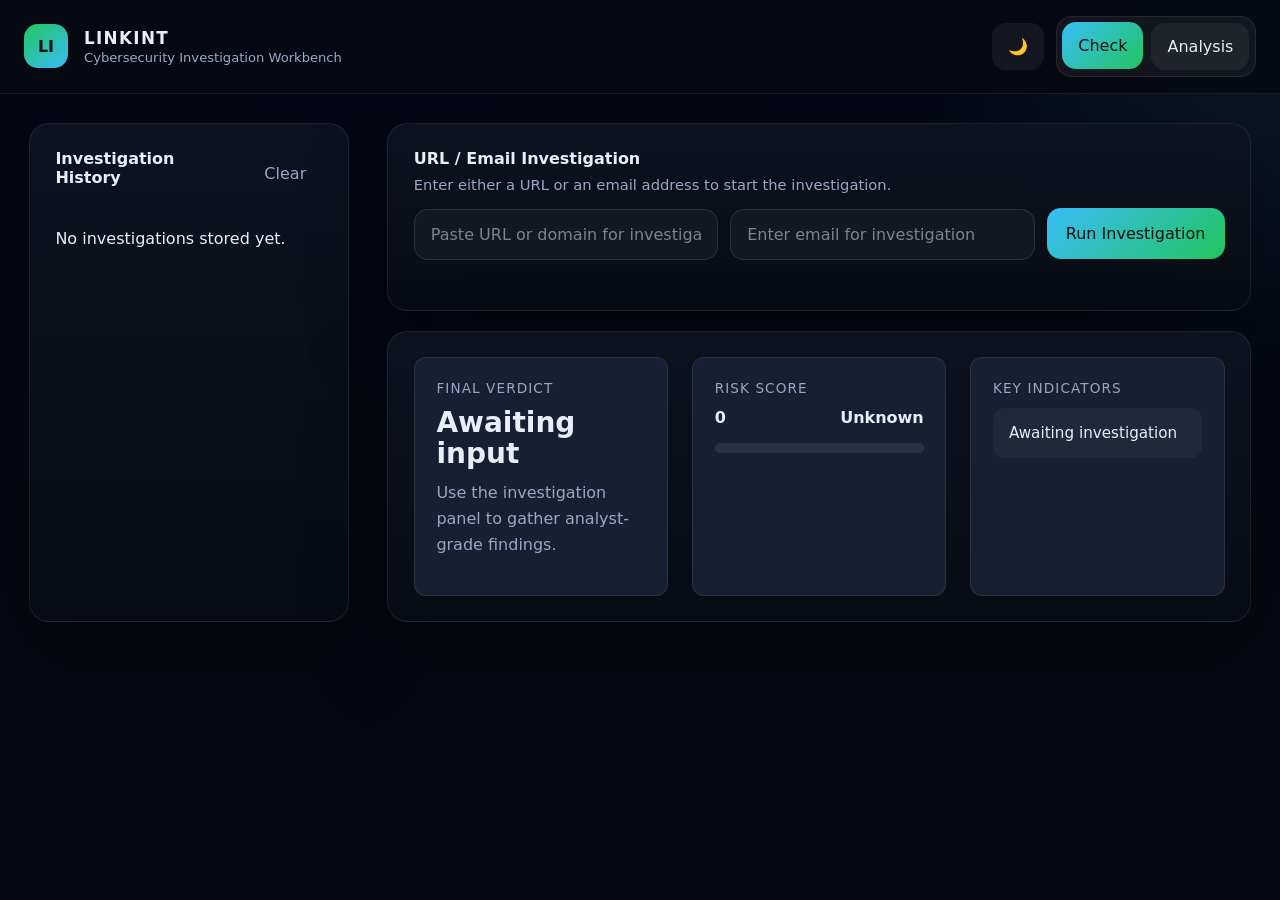
==== index.html @ 617182fd "v1" ====
<!DOCTYPE html>
<html lang="en">

<head>
    <meta charset="UTF-8" />
    <meta name="viewport" content="width=device-width, initial-scale=1.0" />
    <title>LINKINT | Cybersecurity Investigation Workbench</title>
    <link rel="stylesheet" href="styles.css" />
</head>

<body>
    <div class="app-shell">
        <header class="top-nav" role="banner">
            <div class="brand-group">
                <div class="brand-mark">LI</div>
                <div>
                    <div class="brand-name">LINKINT</div>
                    <div class="brand-tag">Cybersecurity Investigation Workbench</div>
                </div>
            </div>
            <div class="nav-actions">
                <button id="theme-toggle" class="icon-btn" title="Toggle theme">🌙</button>
                <div class="mode-switch" role="group" aria-label="Investigation mode">
                    <button id="check-mode-btn" class="mode-btn active" data-mode="check">Check</button>
                    <button id="analysis-mode-btn" class="mode-btn" data-mode="analysis">Analysis</button>
                </div>
            </div>
        </header>

        <main class="layout-grid">
            <aside class="side-panel" aria-label="Investigation navigation">
                <section class="panel-card" id="history-panel">
                    <div class="panel-header">
                        <h2>Investigation History</h2>
                        <button id="clear-history" class="text-btn">Clear</button>
                    </div>
                    <div id="history-list" class="list-group" aria-live="polite"></div>
                </section>
            </aside>

            <section class="workspace" aria-label="Investigation workspace">
                <section class="panel-card input-panel">
                    <div class="panel-header">
                        <div>
                            <h2 id="input-title">URL / Email Investigation</h2>
                            <p class="panel-description">Enter either a URL or an email address to start the
                                investigation.</p>
                        </div>
                    </div>
                    <form id="investigation-form" class="investigation-form">
                        <label class="visually-hidden" for="url-input">URL or domain input</label>
                        <input id="url-input" type="text" placeholder="Paste URL or domain for investigation"
                            autocomplete="off" />
                        <label class="visually-hidden" for="email-input">Email input</label>
                        <input id="email-input" type="email" placeholder="Enter email for investigation"
                            autocomplete="off" />
                        <button type="submit" class="primary large">Run Investigation</button>
                    </form>
                </section>

                <section class="panel-card summary-panel">
                    <div class="summary-grid">
                        <article class="summary-card verdict-card" id="verdict-card">
                            <div class="summary-title">Final Verdict</div>
                            <div class="summary-value" id="verdict-label">Awaiting input</div>
                            <p class="mini-text" id="verdict-desc">Use the investigation panel to gather analyst-grade
                                findings.</p>
                        </article>
                        <article class="summary-card risk-card">
                            <div class="summary-title">Risk Score</div>
                            <div class="risk-meter">
                                <span id="risk-score">0</span>
                                <span class="risk-label" id="risk-verdict">Unknown</span>
                            </div>
                            <div class="risk-bar"><span id="risk-fill"></span></div>
                        </article>
                        <article class="summary-card indicator-card" id="key-indicators-card">
                            <div class="summary-title">Key Indicators</div>
                            <ul id="key-indicators" class="indicator-list">
                                <li>Awaiting investigation</li>
                            </ul>
                        </article>
                    </div>
                </section>

                <section class="panel-card findings-panel hidden" id="findings-panel">
                    <div class="panel-header">
                        <div>
                            <h2>Detailed Findings</h2>
                            <p class="panel-description">Use collapsible evidence and intelligence cards to progress
                                analyst workflows.</p>
                        </div>
                    </div>

                    <div class="collapsible-group" id="findings-sections"></div>
                </section>

                <section class="panel-card export-panel hidden" id="export-panel">
                    <div class="panel-header">
                        <div>
                            <h2>Export</h2>
                            <p class="panel-description">Generate reports, markdown, or SOC summary tickets.</p>
                        </div>
                    </div>
                    <div class="export-actions">
                        <button id="export-html" class="secondary">Download HTML Report</button>
                        <button id="export-md" class="secondary">Download Markdown</button>
                        <button id="copy-summary" class="secondary">Copy SOC Summary</button>
                        <button id="export-pdf" class="secondary">Print / Export PDF</button>
                    </div>
                    <div class="export-note">Export features are available after a successful analysis.</div>
                </section>
            </section>
        </main>
    </div>

    <template id="collapsible-card-template">
        <article class="collapsible-card">
            <button type="button" class="collapsible-toggle" aria-expanded="false">
                <span class="collapsible-title"></span>
                <span class="collapsible-meta"></span>
            </button>
            <div class="collapsible-content" hidden></div>
        </article>
    </template>

    <script src="app.js"></script>
</body>

</html>
---- styles.css ----
:root {
    color-scheme: dark;
    --bg: #070a12;
    --panel: #0f1723;
    --panel-alt: #131b2d;
    --surface: #171f33;
    --surface-muted: #1b2540;
    --text: #e9edf5;
    --muted: #9aa7c4;
    --border: rgba(255, 255, 255, 0.08);
    --primary: #38bdf8;
    --primary-strong: #22c55e;
    --accent: #facc15;
    --danger: #f87171;
    --warning: #fbbf24;
    --success: #34d399;
    --shadow: 0 30px 80px rgba(0, 0, 0, 0.35);
    --radius: 20px;
    --radius-sm: 12px;
    --grid-gap: 20px;
    --font: Inter, ui-sans-serif, system-ui, -apple-system, BlinkMacSystemFont, 'Segoe UI', sans-serif;
}

* {
    box-sizing: border-box;
}

html,
body {
    min-height: 100%;
}

body {
    margin: 0;
    font-family: var(--font);
    background: radial-gradient(circle at top right, rgba(56, 189, 248, 0.1), transparent 24%),
        linear-gradient(180deg, #050814 0%, #070a12 100%);
    color: var(--text);
}

button,
input {
    font: inherit;
}

button {
    cursor: pointer;
}

.visually-hidden {
    position: absolute;
    width: 1px;
    height: 1px;
    padding: 0;
    margin: -1px;
    overflow: hidden;
    clip: rect(0, 0, 0, 0);
    white-space: nowrap;
    border: 0;
}

.app-shell {
    display: flex;
    flex-direction: column;
    min-height: 100vh;
}

.top-nav {
    display: flex;
    justify-content: space-between;
    align-items: center;
    gap: 1rem;
    padding: 1rem 1.5rem;
    border-bottom: 1px solid rgba(255, 255, 255, 0.08);
    background: rgba(7, 10, 18, 0.95);
    backdrop-filter: blur(18px);
}

.brand-group {
    display: flex;
    align-items: center;
    gap: 1rem;
}

.brand-mark {
    width: 44px;
    height: 44px;
    display: grid;
    place-items: center;
    border-radius: 14px;
    background: linear-gradient(140deg, #22c55e, #38bdf8);
    font-weight: 800;
    color: #031011;
}

.brand-name {
    font-size: 1.05rem;
    font-weight: 800;
    letter-spacing: 0.08em;
}

.brand-tag {
    font-size: 0.82rem;
    color: var(--muted);
    margin-top: 2px;
}

.nav-actions {
    display: flex;
    align-items: center;
    gap: 0.75rem;
    flex-wrap: wrap;
}

input::placeholder {
    color: rgba(234, 237, 245, 0.5);
}

.icon-btn,
.secondary,
.text-btn,
.primary,
.large,
.mode-btn {
    border: none;
    border-radius: 14px;
    transition: transform 0.2s ease, background 0.2s ease;
}

.icon-btn,
.secondary,
.text-btn,
.mode-btn {
    padding: 0.9rem 1rem;
    background: rgba(255, 255, 255, 0.06);
    color: var(--text);
}

.mode-switch {
    display: inline-flex;
    gap: 0.5rem;
    border: 1px solid rgba(255, 255, 255, 0.08);
    padding: 0.35rem;
    border-radius: 16px;
    background: rgba(255, 255, 255, 0.05);
}

.mode-btn.active,
.primary,
.secondary:hover,
.icon-btn:hover,
.primary:hover,
.text-btn:hover,
.mode-btn:hover {
    transform: translateY(-1px);
}

.mode-btn.active,
.primary {
    background: linear-gradient(135deg, #38bdf8, #22c55e);
    color: #031011;
}

.text-btn {
    background: transparent;
    color: var(--muted);
}

.primary.large {
    padding: 1rem 1.2rem;
    min-width: 170px;
}

.layout-grid {
    display: grid;
    grid-template-columns: 320px minmax(0, 1fr);
    gap: 2.4rem;
    padding: 1.8rem;
}

.side-panel {
    display: grid;
    gap: 2rem;
}

.workspace {
    display: grid;
    gap: 2rem;
}

.panel-card {
    background: linear-gradient(180deg, rgba(13, 19, 32, 0.95), rgba(8, 12, 20, 0.98));
    border: 1px solid var(--border);
    box-shadow: var(--shadow);
    border-radius: var(--radius);
    padding: 1.6rem;
}

.panel-header {
    display: flex;
    justify-content: space-between;
    gap: 1rem;
    align-items: flex-start;
    margin-bottom: 1rem;
}

.panel-header h2 {
    margin: 0;
    font-size: 1rem;
}

.panel-description {
    margin: 0.45rem 0 0;
    color: var(--muted);
    font-size: 0.92rem;
}


.list-group {
    display: grid;
    gap: 0.75rem;
}

.recent-item,
.history-item {
    display: grid;
    gap: 0.35rem;
    padding: 0.95rem 1rem;
    border-radius: 14px;
    background: rgba(255, 255, 255, 0.03);
    border: 1px solid rgba(255, 255, 255, 0.05);
}

.recent-item span,
.history-item span {
    color: var(--muted);
    font-size: 0.86rem;
}

.recent-item button,
.history-actions button {
    border: none;
    background: rgba(255, 255, 255, 0.05);
    color: var(--text);
    padding: 0.45rem 0.65rem;
    border-radius: 12px;
}

.recent-item button:hover,
.history-actions button:hover {
    background: rgba(56, 189, 248, 0.14);
}

.history-item {
    position: relative;
}

.history-actions {
    display: flex;
    gap: 0.45rem;
    flex-wrap: wrap;
}

.workspace {
    display: grid;
    gap: var(--grid-gap);
}

.input-panel .investigation-form {
    display: grid;
    grid-template-columns: minmax(0, 1fr) minmax(0, 1fr) auto;
    gap: 0.75rem;
    margin-bottom: 1.5rem;
}

.input-panel .investigation-form input {
    padding: 0.95rem 1rem;
    border-radius: 14px;
    border: 1px solid rgba(255, 255, 255, 0.10);
    background: rgba(255, 255, 255, 0.04);
    color: var(--text);
    outline: none;
}

@media (max-width: 850px) {
    .input-panel .investigation-form {
        grid-template-columns: 1fr;
    }
}

.summary-grid {
    display: grid;
    grid-template-columns: repeat(3, minmax(0, 1fr));
    gap: 1.5rem;
}

.summary-card {
    background: var(--surface);
    border: 1px solid rgba(255, 255, 255, 0.08);
    border-radius: var(--radius-sm);
    padding: 1.35rem;
}

.summary-title {
    color: var(--muted);
    font-size: 0.85rem;
    text-transform: uppercase;
    letter-spacing: 0.08em;
    margin-bottom: 0.75rem;
}

.summary-value {
    font-size: 1.75rem;
    font-weight: 700;
    line-height: 1.1;
}

.mini-text {
    margin-top: 0.7rem;
    color: var(--muted);
    line-height: 1.6;
}

.risk-meter {
    display: flex;
    align-items: flex-end;
    justify-content: space-between;
    gap: 1rem;
}

.risk-meter span {
    font-weight: 700;
}

.risk-bar {
    margin-top: 1rem;
    width: 100%;
    height: 10px;
    border-radius: 999px;
    background: rgba(255, 255, 255, 0.08);
    overflow: hidden;
}

.risk-bar span {
    display: block;
    height: 100%;
    width: 0%;
    background: linear-gradient(135deg, #34d399, #f87171);
    transition: width 0.35s ease;
}

.indicator-list {
    display: grid;
    gap: 0.7rem;
    margin: 0;
    padding: 0;
    list-style: none;
}

.indicator-list li {
    background: rgba(255, 255, 255, 0.04);
    padding: 1rem 1rem;
    border-radius: 12px;
    font-size: 0.95rem;
}

.findings-panel {
    padding-bottom: 1.2rem;
}

.collapsible-group {
    display: grid;
    gap: 0.9rem;
}

.collapsible-card {
    border: 1px solid rgba(255, 255, 255, 0.08);
    border-radius: var(--radius-sm);
    overflow: hidden;
    background: rgba(255, 255, 255, 0.02);
    margin-bottom: 0.5rem;
}

.collapsible-toggle {
    width: 100%;
    display: flex;
    justify-content: space-between;
    align-items: center;
    padding: 1.3rem 1.35rem;
    background: transparent;
    color: var(--text);
    border: none;
    text-align: left;
}

.collapsible-title {
    font-weight: 600;
}

.collapsible-meta {
    font-size: 0.9rem;
    color: var(--muted);
}

.collapsible-content {
    padding: 0 1.25rem 1.25rem;
    color: var(--text);
    border-top: 1px solid rgba(255, 255, 255, 0.06);
}

.collapsible-content>*:first-child {
    margin-top: 1rem;
}

.info-grid {
    display: grid;
    gap: 1rem;
    grid-template-columns: repeat(2, minmax(0, 1fr));
}

.info-card {
    background: rgba(255, 255, 255, 0.03);
    padding: 1.3rem;
    border-radius: 14px;
    border: 1px solid rgba(255, 255, 255, 0.06);
}

.info-card h3 {
    margin: 0 0 0.85rem;
    font-size: 0.95rem;
    color: var(--muted);
}

.info-card p,
.info-card li,
.info-card dt,
.info-card dd {
    margin: 0;
    line-height: 1.65;
}

.info-list {
    list-style: none;
    padding: 0;
    margin: 0;
    display: grid;
    gap: 1rem;
}

.info-list dt {
    color: var(--muted);
    font-size: 0.92rem;
    margin-bottom: 0.35rem;
}

.info-list dd {
    margin-left: 0;
    padding: 0.85rem 1rem;
    background: rgba(255, 255, 255, 0.04);
    border-radius: 12px;
    color: var(--text);
}

.info-list li {
    display: flex;
    justify-content: space-between;
    gap: 0.75rem;
    color: var(--text);
}

.info-list strong {
    color: var(--muted);
}

.detail-pill {
    display: inline-flex;
    align-items: center;
    gap: 0.45rem;
    padding: 0.35rem 0.7rem;
    border-radius: 999px;
    font-size: 0.88rem;
    line-height: 1.2;
}

.detail-pill.good {
    background: rgba(52, 211, 153, 0.14);
    color: #86efac;
}

.detail-pill.bad {
    background: rgba(248, 113, 113, 0.14);
    color: #fecaca;
}

.detail-pill.neutral {
    background: rgba(148, 163, 184, 0.14);
    color: #cbd5e1;
}

.export-actions {
    display: grid;
    gap: 1rem;
    grid-template-columns: repeat(2, minmax(0, 1fr));
    padding-top: 0.75rem;
}

.export-panel {
    padding-bottom: 1.25rem;
}

.export-note {
    margin-top: 1rem;
    padding: 0.95rem 1rem;
    background: rgba(255, 255, 255, 0.04);
    border-radius: 14px;
    color: var(--muted);
    font-size: 0.93rem;
    line-height: 1.6;
}

.hidden {
    display: none !important;
}


.screenshot-placeholder {
    min-height: 180px;
    padding: 1rem;
    border-radius: 16px;
    border: 1px dashed rgba(255, 255, 255, 0.18);
    display: grid;
    place-items: center;
    background: rgba(56, 189, 248, 0.04);
    color: var(--muted);
}

.screenshot-label {
    font-weight: 700;
    margin-bottom: 0.75rem;
}

.secondary {
    transition: background 0.2s ease, color 0.2s ease;
}

.secondary {
    background: rgba(255, 255, 255, 0.05);
    color: var(--text);
}

.secondary:hover {
    background: rgba(56, 189, 248, 0.14);
}

.badge {
    display: inline-flex;
    align-items: center;
    gap: 0.35rem;
    padding: 0.4rem 0.65rem;
    border-radius: 999px;
    font-size: 0.82rem;
    font-weight: 700;
}

.badge.safe {
    background: rgba(52, 211, 153, 0.12);
    color: #86efac;
}

.badge.suspicious {
    background: rgba(251, 191, 36, 0.12);
    color: #facc15;
}

.badge.malicious {
    background: rgba(248, 113, 113, 0.12);
    color: #fecaca;
}

.badge.unknown {
    background: rgba(148, 163, 184, 0.12);
    color: #cbd5e1;
}

.highlight-danger {
    color: #fb7185;
    font-weight: 700;
}

.highlight-warning {
    color: #fbbf24;
    font-weight: 700;
}

@media (max-width: 1080px) {
    .layout-grid {
        grid-template-columns: 1fr;
    }

    .summary-grid {
        grid-template-columns: 1fr;
    }
}

@media (max-width: 720px) {
    .top-nav {
        flex-direction: column;
        align-items: stretch;
    }

    .nav-search {
        min-width: auto;
        width: 100%;
    }

    .mode-switch {
        width: 100%;
    }

    .input-panel .investigation-form {
        grid-template-columns: 1fr;
    }
}
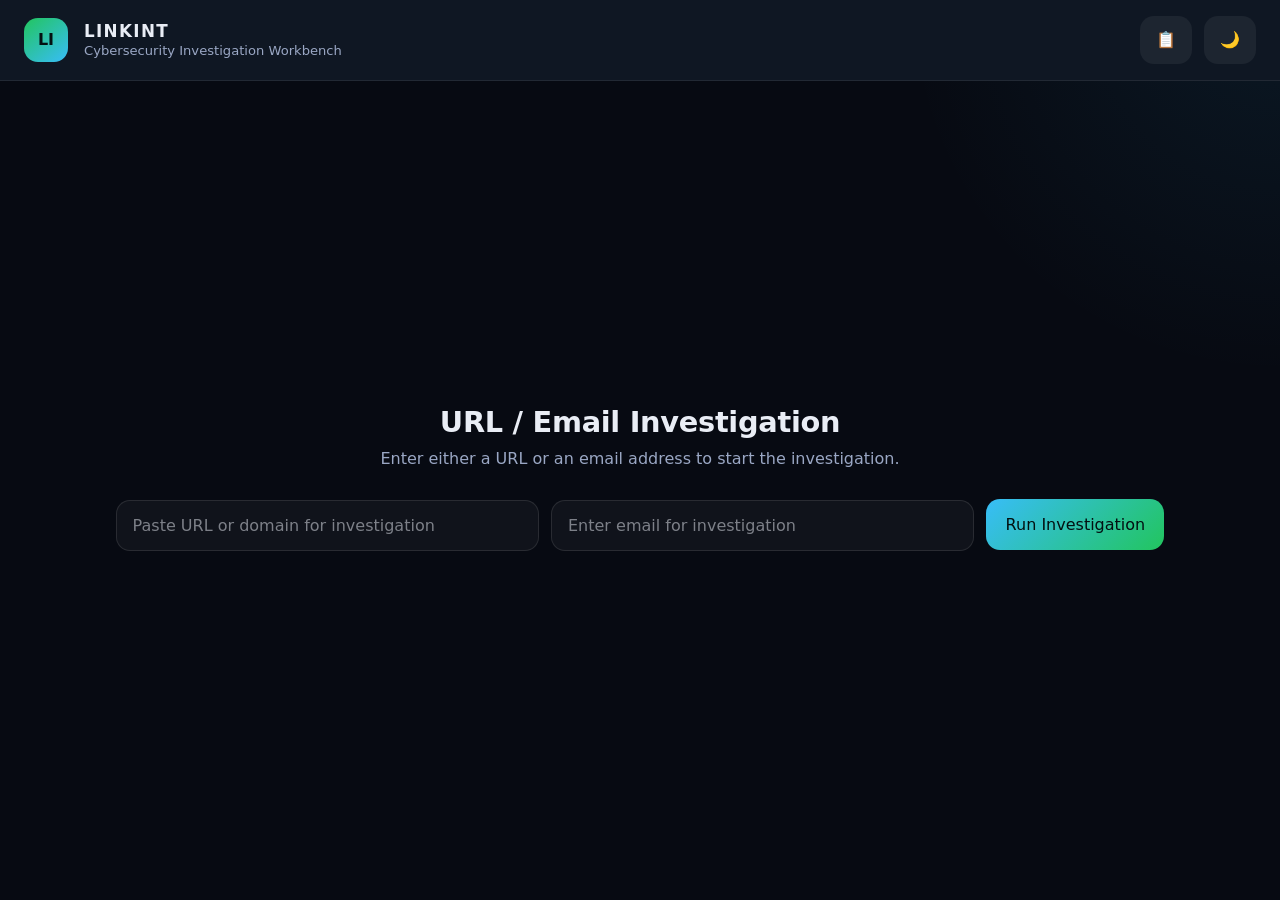
==== commit 6ab6a1c9: "v1" ====
--- a/index.html
+++ b/index.html
@@ -19,27 +19,25 @@
                 </div>
             </div>
             <div class="nav-actions">
+                <button id="history-toggle" class="icon-btn" title="Toggle history sidebar">📋</button>
                 <button id="theme-toggle" class="icon-btn" title="Toggle theme">🌙</button>
-                <div class="mode-switch" role="group" aria-label="Investigation mode">
-                    <button id="check-mode-btn" class="mode-btn active" data-mode="check">Check</button>
-                    <button id="analysis-mode-btn" class="mode-btn" data-mode="analysis">Analysis</button>
-                </div>
             </div>
         </header>
 
         <main class="layout-grid">
-            <aside class="side-panel" aria-label="Investigation navigation">
-                <section class="panel-card" id="history-panel">
-                    <div class="panel-header">
-                        <h2>Investigation History</h2>
-                        <button id="clear-history" class="text-btn">Clear</button>
-                    </div>
-                    <div id="history-list" class="list-group" aria-live="polite"></div>
-                </section>
+            <aside class="history-sidebar hidden" id="history-sidebar">
+                <div class="sidebar-header">
+                    <h2>Investigation History</h2>
+                    <button id="close-history" class="icon-btn" title="Close history">✕</button>
+                </div>
+                <div id="history-list" class="list-group" aria-live="polite"></div>
+                <div class="sidebar-footer">
+                    <button id="clear-history" class="secondary" style="width: 100%;">Clear History</button>
+                </div>
             </aside>
 
             <section class="workspace" aria-label="Investigation workspace">
-                <section class="panel-card input-panel">
+                <section class="panel-card input-panel centered-panel">
                     <div class="panel-header">
                         <div>
                             <h2 id="input-title">URL / Email Investigation</h2>
@@ -58,7 +56,7 @@
                     </form>
                 </section>
 
-                <section class="panel-card summary-panel">
+                <section class="panel-card summary-panel hidden" id="summary-panel">
                     <div class="summary-grid">
                         <article class="summary-card verdict-card" id="verdict-card">
                             <div class="summary-title">Final Verdict</div>
@@ -82,6 +80,13 @@
                         </article>
                     </div>
                 </section>
+
+                <div class="analysis-expander hidden" id="analysis-expander">
+                    <button type="button" id="analysis-toggle-btn" class="analysis-expand-btn">
+                        <span>Deep Analysis</span>
+                        <span class="expand-icon">▼</span>
+                    </button>
+                </div>
 
                 <section class="panel-card findings-panel hidden" id="findings-panel">
                     <div class="panel-header">
@@ -112,6 +117,7 @@
                 </section>
             </section>
         </main>
+
     </div>
 
     <template id="collapsible-card-template">
--- a/styles.css
+++ b/styles.css
@@ -21,6 +21,29 @@
     --font: Inter, ui-sans-serif, system-ui, -apple-system, BlinkMacSystemFont, 'Segoe UI', sans-serif;
 }
 
+:root[data-theme="light"] {
+    color-scheme: light;
+    --bg: #edf2f7;
+    --panel: #f3f6fb;
+    --panel-alt: #e7edf6;
+    --surface: #f7fbff;
+    --surface-muted: #d9e2ec;
+    --text: #0f172a;
+    --muted: #475569;
+    --border: rgba(15, 23, 42, 0.12);
+    --field-border: rgba(15, 23, 42, 0.16);
+    --input-bg: #f3f7fd;
+    --card-bg: #f5f9ff;
+    --card-border: rgba(15, 23, 42, 0.08);
+    --primary: #0ea5e9;
+    --primary-strong: #16a34a;
+    --accent: #eab308;
+    --danger: #ef4444;
+    --warning: #f59e0b;
+    --success: #22c55e;
+    --shadow: 0 20px 50px rgba(15, 23, 42, 0.08);
+}
+
 * {
     box-sizing: border-box;
 }
@@ -33,8 +56,8 @@
 body {
     margin: 0;
     font-family: var(--font);
-    background: radial-gradient(circle at top right, rgba(56, 189, 248, 0.1), transparent 24%),
-        linear-gradient(180deg, #050814 0%, #070a12 100%);
+    background: radial-gradient(circle at top right, rgba(56, 189, 248, 0.08), transparent 24%),
+        linear-gradient(180deg, var(--bg) 0%, var(--bg) 100%);
     color: var(--text);
 }
 
@@ -71,8 +94,8 @@
     align-items: center;
     gap: 1rem;
     padding: 1rem 1.5rem;
-    border-bottom: 1px solid rgba(255, 255, 255, 0.08);
-    background: rgba(7, 10, 18, 0.95);
+    border-bottom: 1px solid var(--border);
+    background: var(--panel);
     backdrop-filter: blur(18px);
 }
 
@@ -172,28 +195,152 @@
 }
 
 .layout-grid {
-    display: grid;
-    grid-template-columns: 320px minmax(0, 1fr);
-    gap: 2.4rem;
+    display: flex;
+    flex-direction: column;
+    align-items: center;
+    gap: 2rem;
     padding: 1.8rem;
-}
-
-.side-panel {
+    position: relative;
+    flex: 1;
+}
+
+.layout-grid:has(.summary-panel.hidden):has(.findings-panel.hidden):has(.export-panel.hidden) {
+    justify-content: center;
+}
+
+.workspace {
+    width: min(100%, 1100px);
     display: grid;
     gap: 2rem;
 }
 
-.workspace {
-    display: grid;
-    gap: 2rem;
+.history-sidebar {
+    position: fixed;
+    top: 0;
+    left: 0;
+    width: 320px;
+    height: 100vh;
+    background: var(--panel);
+    border-right: 1px solid var(--border);
+    box-shadow: 4px 0 12px rgba(0, 0, 0, 0.15);
+    display: flex;
+    flex-direction: column;
+    z-index: 1000;
+    transition: transform 0.3s ease;
+    overflow-y: auto;
+}
+
+.history-sidebar.hidden {
+    transform: translateX(-100%);
+}
+
+.sidebar-header {
+    display: flex;
+    justify-content: space-between;
+    align-items: center;
+    padding: 1.3rem 1.2rem;
+    border-bottom: 1px solid var(--border);
+}
+
+.sidebar-header h2 {
+    margin: 0;
+    font-size: 1rem;
+    color: var(--text);
+}
+
+.sidebar-header button {
+    background: transparent;
+    border: none;
+    color: var(--muted);
+    cursor: pointer;
+    font-size: 1.2rem;
+    padding: 0;
+}
+
+#history-list {
+    flex: 1;
+    overflow-y: auto;
+    padding: 1rem 0.8rem;
+}
+
+.sidebar-footer {
+    padding: 1rem 0.8rem;
+    border-top: 1px solid var(--border);
+}
+
+@media (max-width: 768px) {
+    .history-sidebar {
+        width: 280px;
+    }
+}
+
+.centered-panel {
+    max-width: 820px;
+    margin: 0 auto;
+}
+
+.input-panel.panel-card {
+    background: transparent;
+    border: none;
+    box-shadow: none;
+    text-align: center;
+    padding: 2.5rem 1.6rem;
+}
+
+.input-panel .panel-header {
+    flex-direction: column;
+    align-items: center;
+    text-align: center;
+    margin-bottom: 2rem;
+}
+
+.input-panel #input-title {
+    font-size: 1.8rem;
+    font-weight: 800;
+    letter-spacing: -0.01em;
+    margin: 0;
+}
+
+.input-panel .panel-description {
+    font-size: 1rem;
+    margin-top: 0.6rem;
+}
+
+.input-panel .investigation-form input {
+    background: rgba(255, 255, 255, 0.05);
+    border: 1px solid rgba(255, 255, 255, 0.1);
+    border-radius: 14px;
+    transition: background 0.2s ease, border-color 0.2s ease, box-shadow 0.2s ease;
+}
+
+.input-panel .investigation-form input:focus {
+    background: rgba(255, 255, 255, 0.08);
+    border-color: rgba(56, 189, 248, 0.35);
+    box-shadow: 0 0 0 4px rgba(56, 189, 248, 0.07);
+}
+
+:root[data-theme="light"] .input-panel .investigation-form input {
+    background: rgba(15, 23, 42, 0.04);
+    border: 1px solid rgba(15, 23, 42, 0.1);
+}
+
+:root[data-theme="light"] .input-panel .investigation-form input:focus {
+    background: rgba(14, 165, 233, 0.04);
+    border-color: rgba(14, 165, 233, 0.35);
+    box-shadow: 0 0 0 4px rgba(14, 165, 233, 0.07);
 }
 
 .panel-card {
-    background: linear-gradient(180deg, rgba(13, 19, 32, 0.95), rgba(8, 12, 20, 0.98));
+    max-width: 100%;
+}
+
+.panel-card {
+    background: linear-gradient(180deg, var(--panel), var(--panel-alt));
     border: 1px solid var(--border);
     box-shadow: var(--shadow);
     border-radius: var(--radius);
     padding: 1.6rem;
+    width: 100%;
 }
 
 .panel-header {
@@ -276,8 +423,8 @@
 .input-panel .investigation-form input {
     padding: 0.95rem 1rem;
     border-radius: 14px;
-    border: 1px solid rgba(255, 255, 255, 0.10);
-    background: rgba(255, 255, 255, 0.04);
+    border: 1px solid var(--field-border, rgba(255, 255, 255, 0.10));
+    background: var(--input-bg, rgba(255, 255, 255, 0.04));
     color: var(--text);
     outline: none;
 }
@@ -294,9 +441,14 @@
     gap: 1.5rem;
 }
 
+.history-panel {
+    max-width: 820px;
+    margin: 0 auto;
+}
+
 .summary-card {
     background: var(--surface);
-    border: 1px solid rgba(255, 255, 255, 0.08);
+    border: 1px solid var(--border);
     border-radius: var(--radius-sm);
     padding: 1.35rem;
 }
@@ -419,10 +571,10 @@
 }
 
 .info-card {
-    background: rgba(255, 255, 255, 0.03);
+    background: var(--card-bg, rgba(255, 255, 255, 0.03));
     padding: 1.3rem;
     border-radius: 14px;
-    border: 1px solid rgba(255, 255, 255, 0.06);
+    border: 1px solid var(--card-border, rgba(255, 255, 255, 0.06));
 }
 
 .info-card h3 {
@@ -522,6 +674,43 @@
     display: none !important;
 }
 
+.analysis-expander {
+    display: flex;
+    justify-content: center;
+}
+
+.analysis-expand-btn {
+    display: inline-flex;
+    align-items: center;
+    gap: 0.55rem;
+    background: rgba(255, 255, 255, 0.05);
+    border: 1px solid rgba(255, 255, 255, 0.1);
+    border-radius: 999px;
+    padding: 0.6rem 1.5rem;
+    color: var(--muted);
+    font-size: 0.9rem;
+    font-weight: 500;
+    cursor: pointer;
+    transition: background 0.2s ease, color 0.2s ease, border-color 0.2s ease;
+}
+
+.analysis-expand-btn:hover {
+    background: rgba(56, 189, 248, 0.1);
+    color: var(--primary);
+    border-color: rgba(56, 189, 248, 0.25);
+}
+
+.analysis-expand-btn .expand-icon {
+    display: inline-block;
+    font-size: 0.72em;
+    opacity: 0.7;
+    transition: transform 0.25s ease;
+}
+
+.analysis-expand-btn.expanded .expand-icon {
+    transform: rotate(180deg);
+}
+
 
 .screenshot-placeholder {
     min-height: 180px;
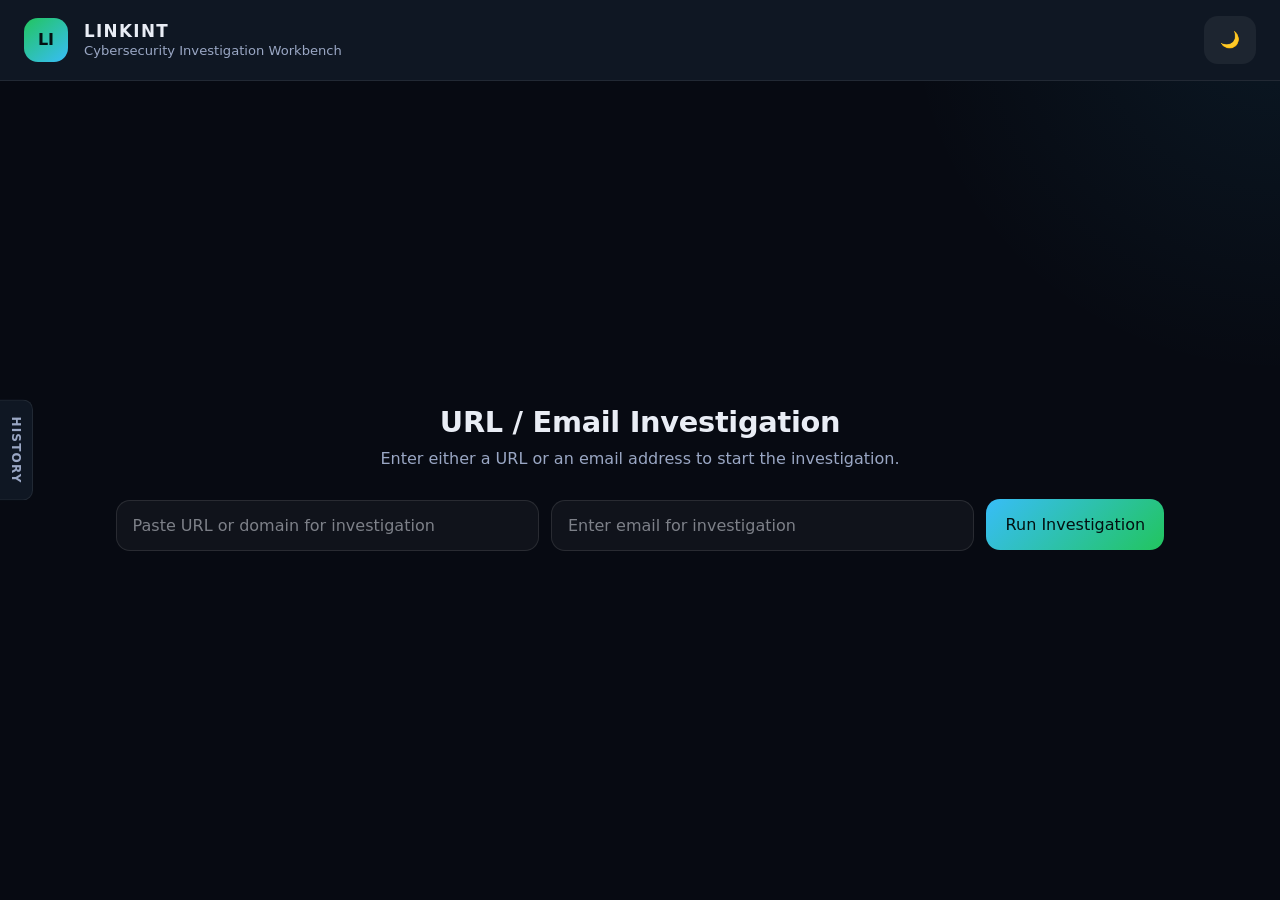
==== commit 806b0be1: "v1" ====
--- a/index.html
+++ b/index.html
@@ -19,12 +19,13 @@
                 </div>
             </div>
             <div class="nav-actions">
-                <button id="history-toggle" class="icon-btn" title="Toggle history sidebar">📋</button>
                 <button id="theme-toggle" class="icon-btn" title="Toggle theme">🌙</button>
             </div>
         </header>
 
         <main class="layout-grid">
+            <button class="history-tab" id="history-tab" title="Toggle history">History</button>
+            <div class="sidebar-overlay hidden" id="sidebar-overlay"></div>
             <aside class="history-sidebar hidden" id="history-sidebar">
                 <div class="sidebar-header">
                     <h2>Investigation History</h2>
--- a/styles.css
+++ b/styles.css
@@ -214,6 +214,55 @@
     gap: 2rem;
 }
 
+.history-tab {
+    position: fixed;
+    left: 0;
+    top: 50%;
+    transform: translateY(-50%);
+    z-index: 1001;
+    background: var(--panel);
+    border: 1px solid var(--border);
+    border-left: none;
+    border-radius: 0 10px 10px 0;
+    padding: 1rem 0.55rem;
+    color: var(--muted);
+    cursor: pointer;
+    writing-mode: vertical-lr;
+    font-size: 0.75rem;
+    font-weight: 700;
+    letter-spacing: 0.1em;
+    text-transform: uppercase;
+    transition: left 0.3s ease, color 0.2s ease, background 0.2s ease, border-color 0.2s ease;
+}
+
+.history-tab:hover {
+    background: var(--surface);
+    color: var(--primary);
+    border-color: rgba(56, 189, 248, 0.3);
+}
+
+.layout-grid:has(#history-sidebar:not(.hidden)) .history-tab {
+    left: 320px;
+}
+
+@media (max-width: 768px) {
+    .layout-grid:has(#history-sidebar:not(.hidden)) .history-tab {
+        left: 280px;
+    }
+}
+
+.sidebar-overlay {
+    position: fixed;
+    inset: 0;
+    background: rgba(0, 0, 0, 0.45);
+    z-index: 999;
+    transition: opacity 0.3s ease;
+}
+
+.sidebar-overlay.hidden {
+    display: none !important;
+}
+
 .history-sidebar {
     position: fixed;
     top: 0;
@@ -222,7 +271,7 @@
     height: 100vh;
     background: var(--panel);
     border-right: 1px solid var(--border);
-    box-shadow: 4px 0 12px rgba(0, 0, 0, 0.15);
+    box-shadow: 4px 0 24px rgba(0, 0, 0, 0.3);
     display: flex;
     flex-direction: column;
     z-index: 1000;
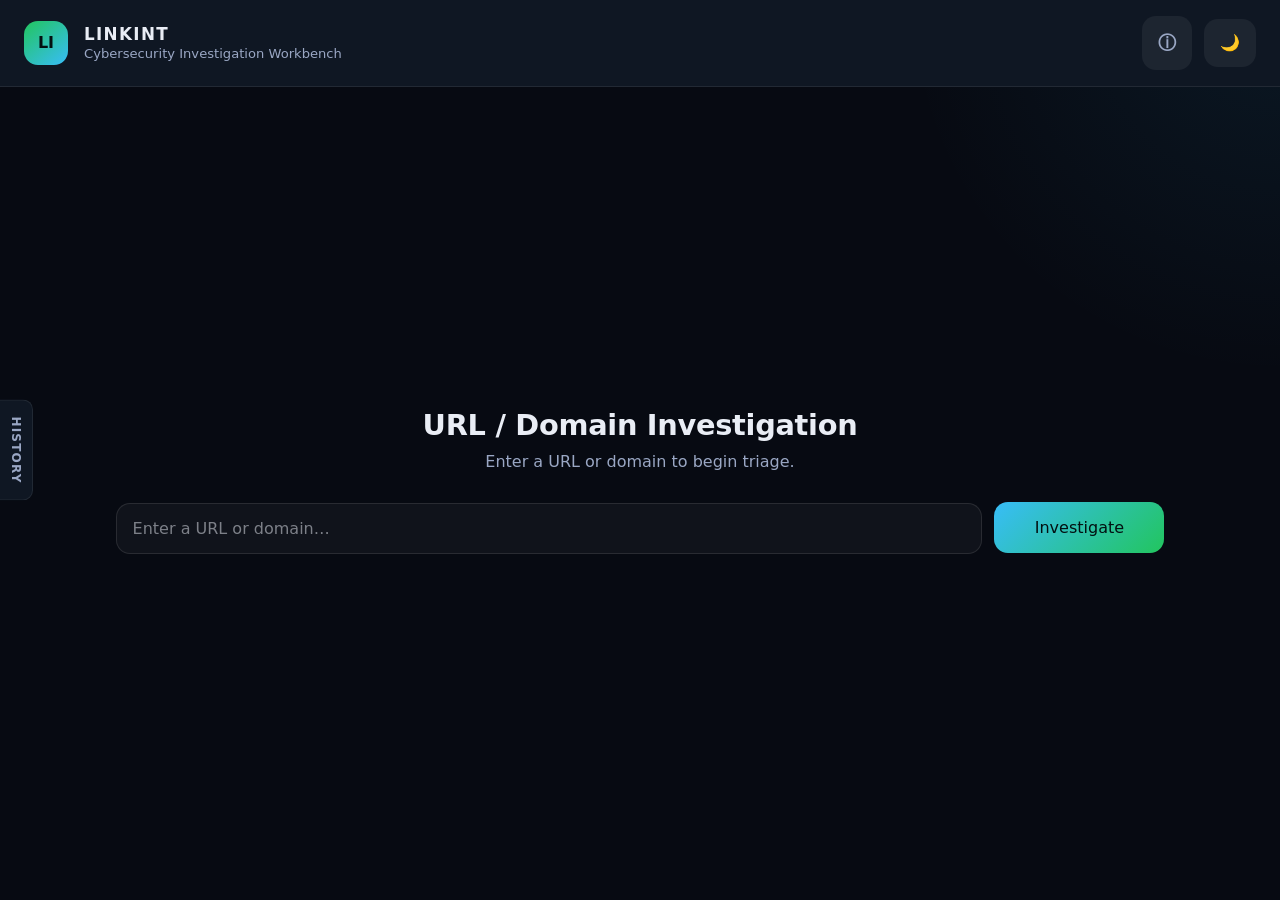
==== commit df04b3c0: "v1" ====
--- a/index.html
+++ b/index.html
@@ -19,6 +19,7 @@
                 </div>
             </div>
             <div class="nav-actions">
+                <button id="info-btn" class="icon-btn info-btn" title="About LINKINT &amp; API Credits">ⓘ</button>
                 <button id="theme-toggle" class="icon-btn" title="Toggle theme">🌙</button>
             </div>
         </header>
@@ -41,23 +42,20 @@
                 <section class="panel-card input-panel centered-panel">
                     <div class="panel-header">
                         <div>
-                            <h2 id="input-title">URL / Email Investigation</h2>
-                            <p class="panel-description">Enter either a URL or an email address to start the
-                                investigation.</p>
+                            <h2 id="input-title">URL / Domain Investigation</h2>
+                            <p class="panel-description">Enter a URL or domain to begin triage.</p>
                         </div>
                     </div>
                     <form id="investigation-form" class="investigation-form">
-                        <label class="visually-hidden" for="url-input">URL or domain input</label>
-                        <input id="url-input" type="text" placeholder="Paste URL or domain for investigation"
-                            autocomplete="off" />
-                        <label class="visually-hidden" for="email-input">Email input</label>
-                        <input id="email-input" type="email" placeholder="Enter email for investigation"
-                            autocomplete="off" />
-                        <button type="submit" class="primary large">Run Investigation</button>
+                        <label class="visually-hidden" for="main-input">URL or domain</label>
+                        <input id="main-input" type="text" placeholder="Enter a URL or domain…"
+                            autocomplete="off" spellcheck="false" />
+                        <button type="submit" class="primary large">Investigate</button>
                     </form>
                 </section>
 
                 <section class="panel-card summary-panel hidden" id="summary-panel">
+                    <div id="ioc-type-badge" class="ioc-type-badge" aria-live="polite"></div>
                     <div class="summary-grid">
                         <article class="summary-card verdict-card" id="verdict-card">
                             <div class="summary-title">Final Verdict</div>
@@ -121,6 +119,67 @@
 
     </div>
 
+    <!-- Info / About modal -->
+    <div class="info-modal hidden" id="info-modal" role="dialog" aria-modal="true" aria-labelledby="info-modal-title">
+        <div class="info-modal-backdrop" id="info-modal-backdrop"></div>
+        <div class="info-modal-card">
+            <div class="info-modal-header">
+                <h2 id="info-modal-title">About LINKINT</h2>
+                <button class="icon-btn" id="info-modal-close" title="Close">✕</button>
+            </div>
+            <div class="info-modal-body">
+                <div class="info-beta-banner">
+                    <span class="info-beta-pill">BETA</span>
+                    <span>This tool is in active development — features may be incomplete or change without notice.</span>
+                </div>
+                <section class="info-section">
+                    <h3>What is LINKINT?</h3>
+                    <p>LINKINT is a lightweight, browser-based OSINT workbench. It originated as a personal project to support basic <strong>Incident Response (IR)</strong> tasks — quickly triaging URLs and domains during an investigation without having to switch between multiple tools. It is intended for personal use only and is not affiliated with, endorsed by, or associated with any commercial product or organisation.</p>
+                </section>
+                <section class="info-section">
+                    <h3>How it works</h3>
+                    <p>LINKINT does not perform any independent threat analysis. It acts as a client-side interface that queries publicly available third-party APIs and formats their responses in a structured, readable layout. All intelligence, data, and findings displayed originate entirely from the service providers listed below — LINKINT is simply a presentation layer built for fast IR triage.</p>
+                </section>
+                <section class="info-section">
+                    <h3>Third-party services &amp; credits</h3>
+                    <p class="info-note">All data, findings, and intellectual property displayed by LINKINT belong exclusively to the respective service providers. No ownership, authorship, or credit is claimed by this project.</p>
+                    <ul class="info-api-list">
+                        <li class="info-api-item">
+                            <span class="info-api-name">VirusTotal</span>
+                            <span class="info-api-desc">URL, domain, and file threat intelligence</span>
+                            <a class="info-api-link" href="https://www.virustotal.com" target="_blank" rel="noopener noreferrer">virustotal.com ↗</a>
+                        </li>
+                        <li class="info-api-item">
+                            <span class="info-api-name">AbuseIPDB</span>
+                            <span class="info-api-desc">IP address abuse and threat reporting database</span>
+                            <a class="info-api-link" href="https://www.abuseipdb.com" target="_blank" rel="noopener noreferrer">abuseipdb.com ↗</a>
+                        </li>
+                        <li class="info-api-item">
+                            <span class="info-api-name">OTX AlienVault</span>
+                            <span class="info-api-desc">Open threat exchange and indicator intelligence</span>
+                            <a class="info-api-link" href="https://otx.alienvault.com" target="_blank" rel="noopener noreferrer">otx.alienvault.com ↗</a>
+                        </li>
+                        <li class="info-api-item">
+                            <span class="info-api-name">URLhaus</span>
+                            <span class="info-api-desc">Malicious URL and malware distribution tracking</span>
+                            <a class="info-api-link" href="https://urlhaus.abuse.ch" target="_blank" rel="noopener noreferrer">urlhaus.abuse.ch ↗</a>
+                        </li>
+                        <li class="info-api-item">
+                            <span class="info-api-name">ThreatFox</span>
+                            <span class="info-api-desc">IOC sharing and threat intelligence database</span>
+                            <a class="info-api-link" href="https://threatfox.abuse.ch" target="_blank" rel="noopener noreferrer">threatfox.abuse.ch ↗</a>
+                        </li>
+                    </ul>
+                </section>
+                <section class="info-section info-disclaimer">
+                    <h3>Disclaimer</h3>
+                    <p>This tool is a personal, non-commercial project intended solely for educational and research use. All trademarks, brand names, data, and intellectual property presented through LINKINT remain the exclusive property of their respective service providers. This project does not claim ownership of, affiliation with, or credit for any third-party data or services.</p>
+                    <p>If you represent any service listed here and have questions or concerns regarding its inclusion, please feel free to reach out — any reasonable request will be acknowledged promptly and respectfully.</p>
+                </section>
+            </div>
+        </div>
+    </div>
+
     <template id="collapsible-card-template">
         <article class="collapsible-card">
             <button type="button" class="collapsible-toggle" aria-expanded="false">
--- a/styles.css
+++ b/styles.css
@@ -464,7 +464,7 @@
 
 .input-panel .investigation-form {
     display: grid;
-    grid-template-columns: minmax(0, 1fr) minmax(0, 1fr) auto;
+    grid-template-columns: minmax(0, 1fr) auto;
     gap: 0.75rem;
     margin-bottom: 1.5rem;
 }
@@ -478,7 +478,7 @@
     outline: none;
 }
 
-@media (max-width: 850px) {
+@media (max-width: 600px) {
     .input-panel .investigation-form {
         grid-template-columns: 1fr;
     }
@@ -574,6 +574,39 @@
     gap: 0.9rem;
 }
 
+.findings-divider {
+    display: flex;
+    align-items: center;
+    gap: 0.65rem;
+    padding: 0.9rem 0 0.2rem;
+    border-top: 1px solid var(--border);
+    margin-top: 0.35rem;
+}
+
+.findings-divider:first-child {
+    padding-top: 0;
+    border-top: none;
+    margin-top: 0;
+}
+
+.findings-divider-label {
+    font-size: 0.72rem;
+    font-weight: 700;
+    text-transform: uppercase;
+    letter-spacing: 0.09em;
+    color: var(--primary);
+    white-space: nowrap;
+}
+
+.findings-divider-value {
+    font-family: 'Courier New', Courier, monospace;
+    font-size: 0.8rem;
+    color: var(--muted);
+    overflow: hidden;
+    text-overflow: ellipsis;
+    white-space: nowrap;
+}
+
 .collapsible-card {
     border: 1px solid rgba(255, 255, 255, 0.08);
     border-radius: var(--radius-sm);
@@ -723,6 +756,266 @@
     display: none !important;
 }
 
+.ioc-type-badge {
+    display: inline-flex;
+    align-items: center;
+    gap: 0.4rem;
+    padding: 0.35rem 0.9rem;
+    border-radius: 999px;
+    font-size: 0.76rem;
+    font-weight: 700;
+    text-transform: uppercase;
+    letter-spacing: 0.07em;
+    margin-bottom: 1.1rem;
+}
+
+.ioc-type-badge.email-type {
+    background: rgba(56, 189, 248, 0.12);
+    color: #7dd3fc;
+    border: 1px solid rgba(56, 189, 248, 0.22);
+}
+
+.ioc-type-badge.url-type {
+    background: rgba(52, 211, 153, 0.12);
+    color: #6ee7b7;
+    border: 1px solid rgba(52, 211, 153, 0.22);
+}
+
+.dork-results {
+    display: grid;
+    gap: 0.75rem;
+}
+
+.dork-item {
+    border: 1px solid rgba(255, 255, 255, 0.07);
+    border-radius: 12px;
+    overflow: hidden;
+    background: rgba(255, 255, 255, 0.02);
+}
+
+.osint-disclaimer {
+    display: flex;
+    align-items: flex-start;
+    gap: 0.5rem;
+    padding: 0.65rem 0.9rem;
+    background: rgba(251, 191, 36, 0.07);
+    border: 1px solid rgba(251, 191, 36, 0.18);
+    border-radius: 10px;
+    font-size: 0.8rem;
+    color: var(--warning);
+    line-height: 1.5;
+    margin-bottom: 0.75rem;
+}
+
+.dork-header {
+    padding: 0.65rem 1rem;
+    background: rgba(255, 255, 255, 0.04);
+    border-bottom: 1px solid rgba(255, 255, 255, 0.06);
+    display: grid;
+    gap: 0.3rem;
+}
+
+.dork-header-row {
+    display: flex;
+    align-items: center;
+    justify-content: space-between;
+    gap: 0.75rem;
+}
+
+.dork-source-label {
+    font-size: 0.72rem;
+    font-weight: 700;
+    text-transform: uppercase;
+    letter-spacing: 0.09em;
+    color: var(--primary);
+}
+
+.dork-search-link {
+    font-size: 0.75rem;
+    font-weight: 600;
+    color: var(--primary);
+    text-decoration: none;
+    padding: 0.2rem 0.55rem;
+    border: 1px solid rgba(56, 189, 248, 0.25);
+    border-radius: 999px;
+    transition: background 0.15s ease;
+    white-space: nowrap;
+    flex-shrink: 0;
+}
+
+.dork-search-link:hover {
+    background: rgba(56, 189, 248, 0.12);
+}
+
+.dork-query-text {
+    font-family: 'Courier New', Courier, monospace;
+    font-size: 0.78rem;
+    color: var(--muted);
+    word-break: break-all;
+    background: transparent;
+}
+
+.breach-verify-row {
+    display: flex;
+    align-items: center;
+    flex-wrap: wrap;
+    gap: 0.5rem;
+    padding: 0.75rem 0 0.25rem;
+    margin-top: 0.5rem;
+    border-top: 1px solid rgba(255, 255, 255, 0.06);
+}
+
+.breach-verify-label {
+    font-size: 0.76rem;
+    color: var(--muted);
+    font-weight: 600;
+    text-transform: uppercase;
+    letter-spacing: 0.06em;
+    margin-right: 0.25rem;
+}
+
+.breach-link-btn {
+    font-size: 0.76rem;
+    font-weight: 600;
+    color: var(--primary);
+    text-decoration: none;
+    padding: 0.25rem 0.65rem;
+    border: 1px solid rgba(56, 189, 248, 0.25);
+    border-radius: 999px;
+    transition: background 0.15s ease;
+    white-space: nowrap;
+}
+
+.breach-link-btn:hover {
+    background: rgba(56, 189, 248, 0.1);
+}
+
+.dork-body {
+    padding: 0.75rem 1rem;
+    display: grid;
+    gap: 0.75rem;
+}
+
+.dork-hit {
+    display: grid;
+    gap: 0.2rem;
+}
+
+.dork-hit-ref {
+    font-size: 0.78rem;
+    color: var(--success);
+    font-weight: 600;
+}
+
+.dork-hit-snippet {
+    font-size: 0.86rem;
+    color: var(--text);
+    line-height: 1.55;
+    font-family: 'Courier New', Courier, monospace;
+}
+
+.dork-hit-date {
+    font-size: 0.74rem;
+    color: var(--muted);
+}
+
+.dork-none {
+    font-size: 0.84rem;
+    color: var(--muted);
+    font-style: italic;
+}
+
+@keyframes spin {
+    to { transform: rotate(360deg); }
+}
+
+.loading-state {
+    display: flex;
+    align-items: center;
+    gap: 0.65rem;
+    padding: 1.1rem 1rem;
+    color: var(--muted);
+    font-size: 0.88rem;
+}
+
+.loading-spinner {
+    width: 15px;
+    height: 15px;
+    border: 2px solid rgba(255, 255, 255, 0.1);
+    border-top-color: var(--primary);
+    border-radius: 50%;
+    animation: spin 0.7s linear infinite;
+    flex-shrink: 0;
+}
+
+.api-source-link {
+    margin-top: 0.85rem;
+    padding-top: 0.65rem;
+    border-top: 1px solid rgba(255, 255, 255, 0.06);
+    font-size: 0.76rem;
+}
+
+.api-source-link a {
+    color: var(--muted);
+    text-decoration: none;
+    font-family: 'Courier New', Courier, monospace;
+    word-break: break-all;
+}
+
+.api-source-link a:hover {
+    color: var(--primary);
+    text-decoration: underline;
+}
+
+.api-source-inline {
+    display: block;
+    margin-top: 0.3rem;
+    font-size: 0.75rem;
+    font-family: 'Courier New', Courier, monospace;
+    color: var(--muted);
+    text-decoration: none;
+    word-break: break-all;
+}
+
+.api-source-inline:hover {
+    color: var(--primary);
+    text-decoration: underline;
+}
+
+.api-error {
+    font-size: 0.85rem;
+    color: var(--warning);
+    padding: 0.5rem 0;
+    margin: 0;
+}
+
+.breach-record {
+    padding: 0.75rem 0;
+    border-bottom: 1px solid rgba(255, 255, 255, 0.06);
+    display: grid;
+    gap: 0.25rem;
+}
+
+.breach-record:last-child {
+    border-bottom: none;
+    padding-bottom: 0;
+}
+
+.breach-record:first-child {
+    padding-top: 0;
+}
+
+.breach-name {
+    font-weight: 600;
+    font-size: 0.92rem;
+    color: var(--danger);
+}
+
+.breach-meta {
+    font-size: 0.83rem;
+    color: var(--muted);
+}
+
 .analysis-expander {
     display: flex;
     justify-content: center;
@@ -858,4 +1151,288 @@
     .input-panel .investigation-form {
         grid-template-columns: 1fr;
     }
+}
+
+/* ─── Platform Presence (Sherlock-style) ─────────────────────── */
+.presence-group-label {
+    font-size: 0.7rem;
+    font-weight: 700;
+    text-transform: uppercase;
+    letter-spacing: 0.07em;
+    color: var(--muted);
+    margin: 0.85rem 0 0.4rem;
+}
+
+.presence-group-label:first-child {
+    margin-top: 0;
+}
+
+.presence-grid {
+    display: grid;
+    grid-template-columns: 1fr 1fr;
+    gap: 0.35rem;
+}
+
+.presence-item {
+    display: flex;
+    align-items: center;
+    gap: 0.5rem;
+    padding: 0.45rem 0.7rem;
+    border-radius: 8px;
+    border: 1px solid var(--border);
+    text-decoration: none;
+    background: var(--surface);
+    transition: background 0.15s, border-color 0.15s;
+    min-width: 0;
+}
+
+.presence-found {
+    border-color: rgba(52, 211, 153, 0.22);
+    background: rgba(52, 211, 153, 0.05);
+}
+
+.presence-found:hover {
+    background: rgba(52, 211, 153, 0.1);
+    border-color: rgba(52, 211, 153, 0.4);
+}
+
+.presence-search:hover {
+    background: rgba(56, 189, 248, 0.06);
+    border-color: rgba(56, 189, 248, 0.2);
+}
+
+.presence-dot {
+    font-size: 0.55rem;
+    flex-shrink: 0;
+    line-height: 1;
+}
+
+.found-dot {
+    color: var(--success);
+}
+
+.search-dot {
+    color: var(--muted);
+    opacity: 0.5;
+}
+
+.presence-name {
+    font-size: 0.82rem;
+    font-weight: 500;
+    color: var(--text);
+    flex: 1;
+    min-width: 0;
+    overflow: hidden;
+    text-overflow: ellipsis;
+    white-space: nowrap;
+}
+
+.presence-badge {
+    font-size: 0.68rem;
+    font-weight: 700;
+    color: var(--success);
+    flex-shrink: 0;
+    letter-spacing: 0.03em;
+}
+
+.presence-action {
+    font-size: 0.68rem;
+    color: var(--primary);
+    flex-shrink: 0;
+    opacity: 0.7;
+}
+
+.presence-general-search {
+    margin-top: 0.85rem;
+    padding-top: 0.65rem;
+    border-top: 1px solid var(--border);
+}
+
+/* ─── Info button ─────────────────────────────────────────────── */
+.info-btn {
+    font-size: 1.15rem;
+    font-weight: 700;
+    color: var(--muted);
+    transition: color 0.2s ease;
+}
+
+.info-btn:hover {
+    color: var(--primary);
+}
+
+/* ─── Info / About modal ──────────────────────────────────────── */
+.info-modal {
+    position: fixed;
+    inset: 0;
+    z-index: 200;
+    display: flex;
+    align-items: center;
+    justify-content: center;
+    padding: 1rem;
+}
+
+.info-modal.hidden {
+    display: none;
+}
+
+.info-modal-backdrop {
+    position: absolute;
+    inset: 0;
+    background: rgba(0, 0, 0, 0.65);
+    backdrop-filter: blur(4px);
+    -webkit-backdrop-filter: blur(4px);
+}
+
+.info-modal-card {
+    position: relative;
+    z-index: 1;
+    background: var(--panel);
+    border: 1px solid var(--border);
+    border-radius: var(--radius);
+    width: 100%;
+    max-width: 600px;
+    max-height: 82vh;
+    display: flex;
+    flex-direction: column;
+    box-shadow: 0 24px 64px rgba(0, 0, 0, 0.5);
+}
+
+.info-modal-header {
+    display: flex;
+    align-items: center;
+    justify-content: space-between;
+    padding: 1.25rem 1.5rem 1rem;
+    border-bottom: 1px solid var(--border);
+    flex-shrink: 0;
+}
+
+.info-modal-header h2 {
+    font-size: 1.05rem;
+    font-weight: 700;
+    color: var(--text);
+    margin: 0;
+}
+
+.info-modal-body {
+    overflow-y: auto;
+    padding: 1.25rem 1.5rem 1.5rem;
+    display: flex;
+    flex-direction: column;
+    gap: 1.25rem;
+}
+
+.info-beta-banner {
+    display: flex;
+    align-items: center;
+    gap: 0.65rem;
+    background: rgba(251, 191, 36, 0.08);
+    border: 1px solid rgba(251, 191, 36, 0.2);
+    border-radius: 8px;
+    padding: 0.6rem 0.9rem;
+    font-size: 0.82rem;
+    color: var(--muted);
+    line-height: 1.4;
+}
+
+.info-beta-pill {
+    background: rgba(251, 191, 36, 0.15);
+    color: var(--warning);
+    font-size: 0.66rem;
+    font-weight: 800;
+    letter-spacing: 0.1em;
+    padding: 0.2rem 0.5rem;
+    border-radius: 4px;
+    flex-shrink: 0;
+}
+
+.info-section {
+    display: flex;
+    flex-direction: column;
+    gap: 0.5rem;
+}
+
+.info-section h3 {
+    font-size: 0.72rem;
+    font-weight: 700;
+    text-transform: uppercase;
+    letter-spacing: 0.07em;
+    color: var(--primary);
+    margin: 0;
+}
+
+.info-section p {
+    font-size: 0.875rem;
+    color: var(--muted);
+    line-height: 1.65;
+    margin: 0;
+}
+
+.info-note {
+    font-size: 0.8rem !important;
+    background: rgba(56, 189, 248, 0.07);
+    border-left: 3px solid var(--primary);
+    padding: 0.55rem 0.85rem;
+    border-radius: 0 6px 6px 0;
+    color: var(--muted) !important;
+}
+
+.info-api-list {
+    list-style: none;
+    margin: 0;
+    padding: 0;
+    display: flex;
+    flex-direction: column;
+    gap: 0.45rem;
+}
+
+.info-api-item {
+    background: var(--surface);
+    border: 1px solid var(--border);
+    border-radius: 10px;
+    padding: 0.65rem 1rem;
+    display: grid;
+    grid-template-columns: 1fr auto;
+    grid-template-rows: auto auto;
+    column-gap: 0.75rem;
+    row-gap: 0.1rem;
+}
+
+.info-api-name {
+    font-size: 0.875rem;
+    font-weight: 600;
+    color: var(--text);
+    grid-column: 1;
+    grid-row: 1;
+}
+
+.info-api-desc {
+    font-size: 0.78rem;
+    color: var(--muted);
+    grid-column: 1;
+    grid-row: 2;
+}
+
+.info-api-link {
+    font-size: 0.76rem;
+    color: var(--primary);
+    text-decoration: none;
+    grid-column: 2;
+    grid-row: 1 / 3;
+    align-self: center;
+    white-space: nowrap;
+    transition: opacity 0.15s;
+}
+
+.info-api-link:hover {
+    opacity: 0.7;
+    text-decoration: underline;
+}
+
+.info-disclaimer {
+    border-top: 1px solid var(--border);
+    padding-top: 1rem;
+}
+
+.info-disclaimer p + p {
+    margin-top: 0.5rem;
 }
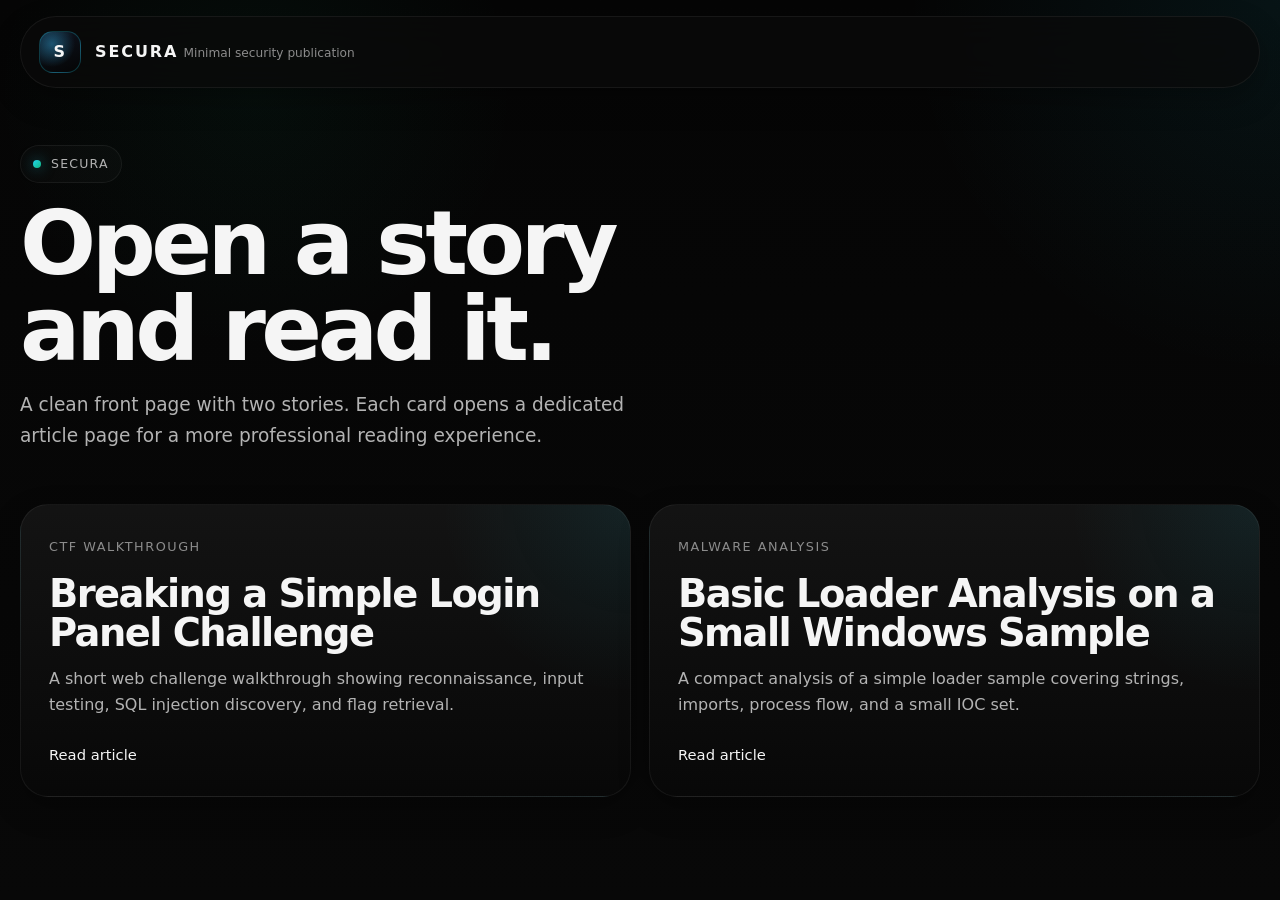
==== commit 37458454: "beta" ====
--- a/index.html
+++ b/index.html
@@ -1,196 +1,66 @@
 <!DOCTYPE html>
-<html lang="en">
+<html lang="en" data-theme="black">
 
 <head>
-    <meta charset="UTF-8" />
-    <meta name="viewport" content="width=device-width, initial-scale=1.0" />
-    <title>LINKINT | Cybersecurity Investigation Workbench</title>
-    <link rel="stylesheet" href="styles.css" />
+    <meta charset="UTF-8">
+    <meta name="viewport" content="width=device-width, initial-scale=1.0">
+    <meta name="description" content="Secura is a minimalist cybersecurity publication for CTF walkthroughs and malware analysis.">
+    <title>Secura</title>
+    <link rel="icon" type="image/svg+xml"
+        href="data:image/svg+xml,%3Csvg xmlns='http://www.w3.org/2000/svg' viewBox='0 0 64 64'%3E%3Crect width='64' height='64' rx='16' fill='%23050505'/%3E%3Cpath d='M32 12 48 18v12c0 11-6.8 17.8-16 22-9.2-4.2-16-11-16-22V18l16-6Z' fill='%2322d3ee' fill-opacity='.18' stroke='%2322d3ee' stroke-width='2.5'/%3E%3Ctext x='32' y='38' text-anchor='middle' font-size='24' font-family='Arial, sans-serif' font-weight='700' fill='%23f5f5f5'%3ES%3C/text%3E%3C/svg%3E">
+    <link rel="stylesheet" href="styles-new.css">
 </head>
 
 <body>
-    <div class="app-shell">
-        <header class="top-nav" role="banner">
-            <div class="brand-group">
-                <div class="brand-mark">LI</div>
-                <div>
-                    <div class="brand-name">LINKINT</div>
-                    <div class="brand-tag">Cybersecurity Investigation Workbench</div>
-                </div>
-            </div>
-            <div class="nav-actions">
-                <button id="info-btn" class="icon-btn info-btn" title="About LINKINT &amp; API Credits">ⓘ</button>
-                <button id="theme-toggle" class="icon-btn" title="Toggle theme">🌙</button>
+    <div class="page-shell minimal-home">
+        <header class="site-header minimal-header">
+            <div class="container">
+                <nav class="site-nav minimal-nav" aria-label="Primary navigation">
+                    <a class="brand" href="index.html">
+                        <span class="brand-mark">S</span>
+                        <span class="brand-copy">
+                            <span class="brand-name">Secura</span>
+                            <span class="brand-tag">Minimal security publication</span>
+                        </span>
+                    </a>
+                </nav>
             </div>
         </header>
 
-        <main class="layout-grid">
-            <button class="history-tab" id="history-tab" title="Toggle history">History</button>
-            <div class="sidebar-overlay hidden" id="sidebar-overlay"></div>
-            <aside class="history-sidebar hidden" id="history-sidebar">
-                <div class="sidebar-header">
-                    <h2>Investigation History</h2>
-                    <button id="close-history" class="icon-btn" title="Close history">✕</button>
-                </div>
-                <div id="history-list" class="list-group" aria-live="polite"></div>
-                <div class="sidebar-footer">
-                    <button id="clear-history" class="secondary" style="width: 100%;">Clear History</button>
-                </div>
-            </aside>
-
-            <section class="workspace" aria-label="Investigation workspace">
-                <section class="panel-card input-panel centered-panel">
-                    <div class="panel-header">
-                        <div>
-                            <h2 id="input-title">URL / Domain Investigation</h2>
-                            <p class="panel-description">Enter a URL or domain to begin triage.</p>
-                        </div>
-                    </div>
-                    <form id="investigation-form" class="investigation-form">
-                        <label class="visually-hidden" for="main-input">URL or domain</label>
-                        <input id="main-input" type="text" placeholder="Enter a URL or domain…"
-                            autocomplete="off" spellcheck="false" />
-                        <button type="submit" class="primary large">Investigate</button>
-                    </form>
-                </section>
-
-                <section class="panel-card summary-panel hidden" id="summary-panel">
-                    <div id="ioc-type-badge" class="ioc-type-badge" aria-live="polite"></div>
-                    <div class="summary-grid">
-                        <article class="summary-card verdict-card" id="verdict-card">
-                            <div class="summary-title">Final Verdict</div>
-                            <div class="summary-value" id="verdict-label">Awaiting input</div>
-                            <p class="mini-text" id="verdict-desc">Use the investigation panel to gather analyst-grade
-                                findings.</p>
-                        </article>
-                        <article class="summary-card risk-card">
-                            <div class="summary-title">Risk Score</div>
-                            <div class="risk-meter">
-                                <span id="risk-score">0</span>
-                                <span class="risk-label" id="risk-verdict">Unknown</span>
-                            </div>
-                            <div class="risk-bar"><span id="risk-fill"></span></div>
-                        </article>
-                        <article class="summary-card indicator-card" id="key-indicators-card">
-                            <div class="summary-title">Key Indicators</div>
-                            <ul id="key-indicators" class="indicator-list">
-                                <li>Awaiting investigation</li>
-                            </ul>
-                        </article>
-                    </div>
-                </section>
-
-                <div class="analysis-expander hidden" id="analysis-expander">
-                    <button type="button" id="analysis-toggle-btn" class="analysis-expand-btn">
-                        <span>Deep Analysis</span>
-                        <span class="expand-icon">▼</span>
-                    </button>
-                </div>
-
-                <section class="panel-card findings-panel hidden" id="findings-panel">
-                    <div class="panel-header">
-                        <div>
-                            <h2>Detailed Findings</h2>
-                            <p class="panel-description">Use collapsible evidence and intelligence cards to progress
-                                analyst workflows.</p>
-                        </div>
+        <main>
+            <section class="minimal-hero" id="stories">
+                <div class="container minimal-shell">
+                    <div class="minimal-copy">
+                        <div class="eyebrow">Secura</div>
+                        <h1 class="minimal-title">Open a story and read it.</h1>
+                        <p class="minimal-lead">
+                            A clean front page with two stories. Each card opens a dedicated article page for a more professional reading experience.
+                        </p>
                     </div>
 
-                    <div class="collapsible-group" id="findings-sections"></div>
-                </section>
+                    <div class="workspace-grid">
+                        <a class="workspace-card" href="ctf-walkthrough-login-panel.html">
+                            <span class="workspace-kicker">CTF Walkthrough</span>
+                            <h2 class="workspace-title">Breaking a Simple Login Panel Challenge</h2>
+                            <p class="workspace-summary">
+                                A short web challenge walkthrough showing reconnaissance, input testing, SQL injection discovery, and flag retrieval.
+                            </p>
+                            <span class="workspace-link">Read article</span>
+                        </a>
 
-                <section class="panel-card export-panel hidden" id="export-panel">
-                    <div class="panel-header">
-                        <div>
-                            <h2>Export</h2>
-                            <p class="panel-description">Generate reports, markdown, or SOC summary tickets.</p>
-                        </div>
+                        <a class="workspace-card" href="malware-analysis-loader.html">
+                            <span class="workspace-kicker">Malware Analysis</span>
+                            <h2 class="workspace-title">Basic Loader Analysis on a Small Windows Sample</h2>
+                            <p class="workspace-summary">
+                                A compact analysis of a simple loader sample covering strings, imports, process flow, and a small IOC set.
+                            </p>
+                            <span class="workspace-link">Read article</span>
+                        </a>
                     </div>
-                    <div class="export-actions">
-                        <button id="export-html" class="secondary">Download HTML Report</button>
-                        <button id="export-md" class="secondary">Download Markdown</button>
-                        <button id="copy-summary" class="secondary">Copy SOC Summary</button>
-                        <button id="export-pdf" class="secondary">Print / Export PDF</button>
-                    </div>
-                    <div class="export-note">Export features are available after a successful analysis.</div>
-                </section>
+                </div>
             </section>
         </main>
-
     </div>
-
-    <!-- Info / About modal -->
-    <div class="info-modal hidden" id="info-modal" role="dialog" aria-modal="true" aria-labelledby="info-modal-title">
-        <div class="info-modal-backdrop" id="info-modal-backdrop"></div>
-        <div class="info-modal-card">
-            <div class="info-modal-header">
-                <h2 id="info-modal-title">About LINKINT</h2>
-                <button class="icon-btn" id="info-modal-close" title="Close">✕</button>
-            </div>
-            <div class="info-modal-body">
-                <div class="info-beta-banner">
-                    <span class="info-beta-pill">BETA</span>
-                    <span>This tool is in active development — features may be incomplete or change without notice.</span>
-                </div>
-                <section class="info-section">
-                    <h3>What is LINKINT?</h3>
-                    <p>LINKINT is a lightweight, browser-based OSINT workbench. It originated as a personal project to support basic <strong>Incident Response (IR)</strong> tasks — quickly triaging URLs and domains during an investigation without having to switch between multiple tools. It is intended for personal use only and is not affiliated with, endorsed by, or associated with any commercial product or organisation.</p>
-                </section>
-                <section class="info-section">
-                    <h3>How it works</h3>
-                    <p>LINKINT does not perform any independent threat analysis. It acts as a client-side interface that queries publicly available third-party APIs and formats their responses in a structured, readable layout. All intelligence, data, and findings displayed originate entirely from the service providers listed below — LINKINT is simply a presentation layer built for fast IR triage.</p>
-                </section>
-                <section class="info-section">
-                    <h3>Third-party services &amp; credits</h3>
-                    <p class="info-note">All data, findings, and intellectual property displayed by LINKINT belong exclusively to the respective service providers. No ownership, authorship, or credit is claimed by this project.</p>
-                    <ul class="info-api-list">
-                        <li class="info-api-item">
-                            <span class="info-api-name">VirusTotal</span>
-                            <span class="info-api-desc">URL, domain, and file threat intelligence</span>
-                            <a class="info-api-link" href="https://www.virustotal.com" target="_blank" rel="noopener noreferrer">virustotal.com ↗</a>
-                        </li>
-                        <li class="info-api-item">
-                            <span class="info-api-name">AbuseIPDB</span>
-                            <span class="info-api-desc">IP address abuse and threat reporting database</span>
-                            <a class="info-api-link" href="https://www.abuseipdb.com" target="_blank" rel="noopener noreferrer">abuseipdb.com ↗</a>
-                        </li>
-                        <li class="info-api-item">
-                            <span class="info-api-name">OTX AlienVault</span>
-                            <span class="info-api-desc">Open threat exchange and indicator intelligence</span>
-                            <a class="info-api-link" href="https://otx.alienvault.com" target="_blank" rel="noopener noreferrer">otx.alienvault.com ↗</a>
-                        </li>
-                        <li class="info-api-item">
-                            <span class="info-api-name">URLhaus</span>
-                            <span class="info-api-desc">Malicious URL and malware distribution tracking</span>
-                            <a class="info-api-link" href="https://urlhaus.abuse.ch" target="_blank" rel="noopener noreferrer">urlhaus.abuse.ch ↗</a>
-                        </li>
-                        <li class="info-api-item">
-                            <span class="info-api-name">ThreatFox</span>
-                            <span class="info-api-desc">IOC sharing and threat intelligence database</span>
-                            <a class="info-api-link" href="https://threatfox.abuse.ch" target="_blank" rel="noopener noreferrer">threatfox.abuse.ch ↗</a>
-                        </li>
-                    </ul>
-                </section>
-                <section class="info-section info-disclaimer">
-                    <h3>Disclaimer</h3>
-                    <p>This tool is a personal, non-commercial project intended solely for educational and research use. All trademarks, brand names, data, and intellectual property presented through LINKINT remain the exclusive property of their respective service providers. This project does not claim ownership of, affiliation with, or credit for any third-party data or services.</p>
-                    <p>If you represent any service listed here and have questions or concerns regarding its inclusion, please feel free to reach out — any reasonable request will be acknowledged promptly and respectfully.</p>
-                </section>
-            </div>
-        </div>
-    </div>
-
-    <template id="collapsible-card-template">
-        <article class="collapsible-card">
-            <button type="button" class="collapsible-toggle" aria-expanded="false">
-                <span class="collapsible-title"></span>
-                <span class="collapsible-meta"></span>
-            </button>
-            <div class="collapsible-content" hidden></div>
-        </article>
-    </template>
-
-    <script src="app.js"></script>
 </body>
 
-</html>+</html>
--- a/styles-new.css
+++ b/styles-new.css
@@ -0,0 +1,1479 @@
+:root {
+    color-scheme: dark;
+    --bg: #050505;
+    --bg-elevated: #080808;
+    --surface: #111111;
+    --surface-alt: #141414;
+    --surface-strong: #181818;
+    --surface-glass: rgba(10, 10, 10, 0.72);
+    --border: rgba(255, 255, 255, 0.06);
+    --border-strong: rgba(255, 255, 255, 0.08);
+    --text: #f5f5f5;
+    --text-secondary: #b3b3b3;
+    --text-muted: #8c8c8c;
+    --text-faint: #7a7a7a;
+    --accent: #22d3ee;
+    --accent-soft: rgba(34, 211, 238, 0.18);
+    --accent-strong: #38bdf8;
+    --accent-secondary: #10b981;
+    --accent-secondary-soft: rgba(16, 185, 129, 0.16);
+    --warning: #f59e0b;
+    --high: #fb7185;
+    --critical: #ef4444;
+    --shadow: 0 22px 60px rgba(0, 0, 0, 0.35);
+    --shadow-soft: 0 12px 30px rgba(0, 0, 0, 0.28);
+    --radius-sm: 14px;
+    --radius: 22px;
+    --radius-lg: 30px;
+    --container: 1240px;
+    --reading: 780px;
+    --nav-height: 82px;
+    --font-body: ui-sans-serif, system-ui, -apple-system, BlinkMacSystemFont, "Segoe UI", sans-serif;
+    --font-heading: ui-sans-serif, system-ui, -apple-system, BlinkMacSystemFont, "Segoe UI", sans-serif;
+    --font-mono: "SFMono-Regular", Consolas, "Liberation Mono", Menlo, monospace;
+}
+
+:root[data-theme="graphite"] {
+    --bg: #0b0b0b;
+    --bg-elevated: #101010;
+    --surface: #151515;
+    --surface-alt: #191919;
+    --surface-strong: #202020;
+    --surface-glass: rgba(17, 17, 17, 0.72);
+    --border: rgba(255, 255, 255, 0.08);
+    --border-strong: rgba(255, 255, 255, 0.12);
+}
+
+* {
+    box-sizing: border-box;
+}
+
+html {
+    scroll-behavior: smooth;
+}
+
+body {
+    margin: 0;
+    min-height: 100vh;
+    background:
+        radial-gradient(circle at top right, rgba(34, 211, 238, 0.07), transparent 24%),
+        radial-gradient(circle at 20% 10%, rgba(16, 185, 129, 0.05), transparent 20%),
+        linear-gradient(180deg, var(--bg) 0%, var(--bg-elevated) 100%);
+    color: var(--text);
+    font-family: var(--font-body);
+    line-height: 1.65;
+    -webkit-font-smoothing: antialiased;
+    text-rendering: optimizeLegibility;
+}
+
+body::before {
+    content: "";
+    position: fixed;
+    inset: 0;
+    pointer-events: none;
+    background-image:
+        linear-gradient(rgba(255, 255, 255, 0.02) 1px, transparent 1px),
+        linear-gradient(90deg, rgba(255, 255, 255, 0.02) 1px, transparent 1px);
+    background-size: 120px 120px;
+    mask-image: radial-gradient(circle at top, rgba(0, 0, 0, 0.65), transparent 72%);
+    opacity: 0.45;
+}
+
+img {
+    max-width: 100%;
+    display: block;
+}
+
+a {
+    color: inherit;
+    text-decoration: none;
+}
+
+button,
+input,
+textarea,
+select {
+    font: inherit;
+}
+
+button {
+    cursor: pointer;
+}
+
+::selection {
+    background: rgba(34, 211, 238, 0.22);
+    color: var(--text);
+}
+
+.page-shell {
+    position: relative;
+}
+
+.container {
+    width: min(calc(100% - 32px), var(--container));
+    margin: 0 auto;
+}
+
+.site-header {
+    position: sticky;
+    top: 0;
+    z-index: 40;
+    padding: 16px 0;
+}
+
+.site-nav {
+    display: flex;
+    align-items: center;
+    justify-content: space-between;
+    gap: 24px;
+    min-height: var(--nav-height);
+    padding: 16px 22px;
+    border: 1px solid var(--border);
+    border-radius: 999px;
+    background: var(--surface-glass);
+    backdrop-filter: blur(18px);
+    box-shadow: var(--shadow-soft);
+}
+
+.brand {
+    display: inline-flex;
+    align-items: center;
+    gap: 14px;
+    min-width: 0;
+}
+
+.brand-mark {
+    width: 42px;
+    height: 42px;
+    border-radius: 14px;
+    border: 1px solid rgba(34, 211, 238, 0.24);
+    background:
+        radial-gradient(circle at 30% 30%, rgba(56, 189, 248, 0.4), transparent 58%),
+        linear-gradient(160deg, rgba(17, 24, 39, 0.8), rgba(5, 5, 5, 0.98));
+    display: grid;
+    place-items: center;
+    font-family: var(--font-heading);
+    font-size: 1rem;
+    font-weight: 700;
+    letter-spacing: 0.08em;
+}
+
+.brand-copy {
+    min-width: 0;
+}
+
+.brand-name {
+    font-family: var(--font-heading);
+    font-size: 1rem;
+    font-weight: 700;
+    letter-spacing: 0.12em;
+    text-transform: uppercase;
+}
+
+.brand-tag {
+    font-size: 0.76rem;
+    color: var(--text-muted);
+    white-space: nowrap;
+}
+
+.nav-menu {
+    display: flex;
+    align-items: center;
+    gap: 8px;
+    flex: 1;
+    justify-content: center;
+    flex-wrap: wrap;
+}
+
+.nav-link,
+.icon-button,
+.theme-toggle,
+.mobile-toggle {
+    border: 1px solid transparent;
+    border-radius: 999px;
+    transition: border-color 180ms ease, background-color 180ms ease, color 180ms ease, transform 180ms ease, box-shadow 180ms ease;
+}
+
+.nav-link {
+    padding: 10px 14px;
+    color: var(--text-secondary);
+    font-size: 0.94rem;
+}
+
+.nav-link:hover,
+.nav-link.active {
+    color: var(--text);
+    border-color: var(--border);
+    background: rgba(255, 255, 255, 0.03);
+}
+
+.nav-actions {
+    display: flex;
+    align-items: center;
+    gap: 10px;
+}
+
+.icon-button,
+.theme-toggle,
+.mobile-toggle {
+    display: inline-flex;
+    align-items: center;
+    justify-content: center;
+    gap: 10px;
+    min-width: 42px;
+    height: 42px;
+    padding: 0 14px;
+    background: rgba(255, 255, 255, 0.03);
+    color: var(--text-secondary);
+    border-color: var(--border);
+}
+
+.icon-button:hover,
+.theme-toggle:hover,
+.mobile-toggle:hover,
+.button:hover,
+.chip:hover,
+.note-card:hover,
+.story-card:hover,
+.brief-card:hover,
+.archive-item:hover {
+    transform: translateY(-1px);
+}
+
+.theme-toggle span:last-child,
+.search-trigger span:last-child {
+    font-size: 0.88rem;
+}
+
+.mobile-toggle {
+    display: none;
+}
+
+.page-hero,
+.subpage-hero {
+    position: relative;
+    padding: 44px 0 48px;
+}
+
+.page-hero {
+    min-height: calc(100vh - 110px);
+    display: flex;
+    align-items: center;
+}
+
+.hero-grid {
+    display: grid;
+    grid-template-columns: minmax(0, 1.15fr) minmax(320px, 0.85fr);
+    gap: 36px;
+    align-items: stretch;
+}
+
+.eyebrow {
+    display: inline-flex;
+    align-items: center;
+    gap: 10px;
+    padding: 8px 12px;
+    border: 1px solid var(--border);
+    border-radius: 999px;
+    background: rgba(255, 255, 255, 0.02);
+    color: var(--text-secondary);
+    font-size: 0.78rem;
+    letter-spacing: 0.1em;
+    text-transform: uppercase;
+}
+
+.eyebrow::before {
+    content: "";
+    width: 8px;
+    height: 8px;
+    border-radius: 999px;
+    background: linear-gradient(135deg, var(--accent), var(--accent-secondary));
+    box-shadow: 0 0 14px rgba(34, 211, 238, 0.5);
+}
+
+.hero-title,
+.subpage-title,
+.article-title {
+    margin: 18px 0 18px;
+    font-family: var(--font-heading);
+    letter-spacing: -0.04em;
+    line-height: 0.95;
+}
+
+.hero-title {
+    max-width: 11ch;
+    font-size: clamp(3.3rem, 7vw, 6.3rem);
+}
+
+.hero-lead,
+.subpage-lead {
+    max-width: 63ch;
+    color: var(--text-secondary);
+    font-size: clamp(1.04rem, 2vw, 1.22rem);
+}
+
+.hero-meta,
+.article-meta,
+.mini-meta,
+.brief-meta,
+.archive-meta,
+.author-links {
+    display: flex;
+    flex-wrap: wrap;
+    gap: 12px;
+}
+
+.meta-pill,
+.tag,
+.severity,
+.stat-label,
+.toc-link,
+.search-chip {
+    border: 1px solid var(--border);
+    border-radius: 999px;
+}
+
+.meta-pill,
+.tag,
+.severity,
+.search-chip {
+    display: inline-flex;
+    align-items: center;
+    gap: 8px;
+    min-height: 36px;
+    padding: 0 14px;
+    background: rgba(255, 255, 255, 0.025);
+    color: var(--text-secondary);
+    font-size: 0.88rem;
+}
+
+.severity.low {
+    color: #86efac;
+}
+
+.severity.medium {
+    color: #fcd34d;
+}
+
+.severity.high {
+    color: #fda4af;
+}
+
+.severity.critical {
+    color: #f87171;
+}
+
+.hero-actions,
+.subpage-actions,
+.ioc-toolbar {
+    display: flex;
+    flex-wrap: wrap;
+    gap: 14px;
+    margin-top: 28px;
+}
+
+.button,
+.chip {
+    display: inline-flex;
+    align-items: center;
+    justify-content: center;
+    gap: 10px;
+    min-height: 50px;
+    padding: 0 20px;
+    border-radius: 999px;
+    border: 1px solid var(--border);
+    background: rgba(255, 255, 255, 0.03);
+    color: var(--text);
+    transition: border-color 180ms ease, background-color 180ms ease, transform 180ms ease, box-shadow 180ms ease;
+}
+
+.chip.active {
+    border-color: rgba(34, 211, 238, 0.26);
+    background: rgba(34, 211, 238, 0.1);
+    color: var(--text);
+    box-shadow: 0 10px 24px rgba(34, 211, 238, 0.08);
+}
+
+.button-primary {
+    background: linear-gradient(135deg, rgba(34, 211, 238, 0.16), rgba(16, 185, 129, 0.12));
+    border-color: rgba(34, 211, 238, 0.28);
+    box-shadow: 0 16px 36px rgba(10, 12, 14, 0.3);
+}
+
+.button-secondary:hover,
+.button-primary:hover {
+    border-color: rgba(34, 211, 238, 0.32);
+    box-shadow: 0 16px 32px rgba(34, 211, 238, 0.08);
+}
+
+.hero-panel,
+.story-card,
+.brief-card,
+.note-card,
+.archive-item,
+.stat-card,
+.article-figure,
+.article-callout,
+.toc,
+.iocs-panel,
+.author-card,
+.mission-panel,
+.values-grid .value-card,
+.process-step,
+.article-aside-card {
+    position: relative;
+    overflow: hidden;
+    border: 1px solid var(--border);
+    border-radius: var(--radius);
+    background: linear-gradient(180deg, rgba(20, 20, 20, 0.96), rgba(10, 10, 10, 0.96));
+    box-shadow: var(--shadow-soft);
+}
+
+.hero-panel {
+    min-height: 560px;
+    padding: 26px;
+    display: flex;
+    flex-direction: column;
+    justify-content: space-between;
+}
+
+.hero-panel::before,
+.article-figure::before {
+    content: "";
+    position: absolute;
+    inset: 0;
+    background:
+        radial-gradient(circle at 78% 20%, rgba(34, 211, 238, 0.18), transparent 22%),
+        radial-gradient(circle at 24% 75%, rgba(16, 185, 129, 0.12), transparent 18%),
+        linear-gradient(rgba(255, 255, 255, 0.03) 1px, transparent 1px),
+        linear-gradient(90deg, rgba(255, 255, 255, 0.03) 1px, transparent 1px);
+    background-size: auto, auto, 38px 38px, 38px 38px;
+    opacity: 0.8;
+}
+
+.hero-panel::after,
+.article-figure::after {
+    content: "";
+    position: absolute;
+    inset: 0;
+    background:
+        radial-gradient(circle at 30% 30%, rgba(255, 255, 255, 0.05) 1px, transparent 1px),
+        radial-gradient(circle at 78% 62%, rgba(34, 211, 238, 0.18) 2px, transparent 3px),
+        radial-gradient(circle at 58% 24%, rgba(16, 185, 129, 0.18) 1.5px, transparent 2px);
+    background-size: 240px 240px, 220px 220px, 280px 280px;
+    animation: drift 20s linear infinite;
+    opacity: 0.5;
+}
+
+.hero-panel-content,
+.hero-illustration,
+.article-figure-inner {
+    position: relative;
+    z-index: 1;
+}
+
+.hero-panel-kicker {
+    color: var(--text-muted);
+    font-size: 0.82rem;
+    letter-spacing: 0.12em;
+    text-transform: uppercase;
+}
+
+.hero-panel-title,
+.section-title,
+.story-title,
+.archive-title,
+.brief-title,
+.article-section h2,
+.article-section h3 {
+    font-family: var(--font-heading);
+    letter-spacing: -0.03em;
+}
+
+.hero-panel-title {
+    max-width: 11ch;
+    margin: 10px 0 0;
+    font-size: clamp(2.2rem, 4vw, 3.6rem);
+    line-height: 1;
+}
+
+.hero-panel-summary,
+.story-summary,
+.archive-summary,
+.brief-summary,
+.article-summary,
+.article-section p,
+.article-section li,
+.toc p,
+.mission-panel p,
+.value-card p,
+.process-step p,
+.author-card p,
+.article-aside-card p {
+    color: var(--text-secondary);
+}
+
+.hero-illustration {
+    align-self: stretch;
+    min-height: 220px;
+    border-radius: 22px;
+    border: 1px solid rgba(255, 255, 255, 0.05);
+    background:
+        linear-gradient(115deg, rgba(34, 211, 238, 0.06), transparent 48%),
+        radial-gradient(circle at 72% 35%, rgba(56, 189, 248, 0.3), transparent 25%),
+        radial-gradient(circle at 30% 72%, rgba(16, 185, 129, 0.22), transparent 22%),
+        linear-gradient(180deg, rgba(8, 8, 8, 0.32), rgba(8, 8, 8, 0.85));
+    box-shadow: inset 0 0 0 1px rgba(255, 255, 255, 0.02);
+}
+
+.hero-illustration svg {
+    width: 100%;
+    height: 100%;
+    opacity: 0.72;
+}
+
+.section {
+    padding: 36px 0 72px;
+}
+
+.section-header {
+    display: flex;
+    align-items: end;
+    justify-content: space-between;
+    gap: 20px;
+    margin-bottom: 28px;
+}
+
+.section-title {
+    margin: 0;
+    font-size: clamp(1.8rem, 4vw, 3rem);
+}
+
+.section-copy {
+    max-width: 60ch;
+    color: var(--text-secondary);
+}
+
+.stats-grid,
+.story-grid,
+.brief-grid,
+.values-grid,
+.process-grid {
+    display: grid;
+    gap: 18px;
+}
+
+.stats-grid {
+    grid-template-columns: repeat(4, minmax(0, 1fr));
+}
+
+.stat-card {
+    padding: 24px;
+}
+
+.stat-value {
+    font-family: var(--font-heading);
+    font-size: clamp(2rem, 4vw, 3rem);
+    letter-spacing: -0.05em;
+}
+
+.stat-label {
+    display: inline-flex;
+    margin-top: 10px;
+    padding: 8px 12px;
+    color: var(--text-muted);
+    font-size: 0.82rem;
+}
+
+.story-grid {
+    grid-template-columns: 1.2fr 1fr 1fr;
+}
+
+.story-card {
+    padding: 22px;
+}
+
+.story-card.featured {
+    min-height: 520px;
+}
+
+.story-card.featured .story-visual {
+    min-height: 240px;
+}
+
+.story-visual,
+.brief-visual,
+.archive-visual {
+    position: relative;
+    margin-bottom: 18px;
+    border-radius: 18px;
+    border: 1px solid rgba(255, 255, 255, 0.05);
+    overflow: hidden;
+    background:
+        radial-gradient(circle at 70% 20%, rgba(34, 211, 238, 0.3), transparent 22%),
+        radial-gradient(circle at 24% 76%, rgba(16, 185, 129, 0.18), transparent 18%),
+        linear-gradient(135deg, rgba(255, 255, 255, 0.05), transparent 38%),
+        linear-gradient(180deg, rgba(17, 17, 17, 0.98), rgba(8, 8, 8, 0.95));
+}
+
+.story-visual {
+    min-height: 180px;
+}
+
+.archive-visual {
+    width: 92px;
+    min-width: 92px;
+    height: 92px;
+    margin: 0;
+}
+
+.story-visual::before,
+.brief-visual::before,
+.archive-visual::before {
+    content: "";
+    position: absolute;
+    inset: 0;
+    background-image:
+        linear-gradient(rgba(255, 255, 255, 0.04) 1px, transparent 1px),
+        linear-gradient(90deg, rgba(255, 255, 255, 0.04) 1px, transparent 1px);
+    background-size: 26px 26px;
+    opacity: 0.5;
+}
+
+.story-card:hover,
+.brief-card:hover,
+.note-card:hover,
+.archive-item:hover {
+    border-color: rgba(34, 211, 238, 0.22);
+    box-shadow: 0 18px 44px rgba(0, 0, 0, 0.42);
+}
+
+.story-title,
+.archive-title,
+.brief-title {
+    margin: 0 0 12px;
+    font-size: clamp(1.3rem, 3vw, 2rem);
+    line-height: 1.1;
+}
+
+.story-summary,
+.brief-summary,
+.archive-summary {
+    margin: 0 0 20px;
+}
+
+.tags {
+    display: flex;
+    flex-wrap: wrap;
+    gap: 10px;
+}
+
+.tag {
+    min-height: 32px;
+    padding: 0 12px;
+    color: var(--text-muted);
+    font-size: 0.8rem;
+}
+
+.mini-meta,
+.archive-meta,
+.brief-meta {
+    margin-top: 18px;
+}
+
+.compact-list {
+    display: grid;
+    gap: 14px;
+    margin-top: 18px;
+}
+
+.archive-item {
+    display: flex;
+    gap: 18px;
+    align-items: flex-start;
+    padding: 18px;
+}
+
+.archive-copy {
+    flex: 1;
+}
+
+.brief-grid {
+    grid-template-columns: repeat(4, minmax(0, 1fr));
+}
+
+.brief-card,
+.note-card {
+    padding: 18px;
+}
+
+.brief-visual {
+    min-height: 88px;
+}
+
+.notes-board {
+    display: grid;
+    grid-template-columns: 1.2fr 1fr;
+    gap: 18px;
+}
+
+.note-list {
+    display: grid;
+    gap: 14px;
+}
+
+.note-card {
+    display: flex;
+    gap: 16px;
+    align-items: flex-start;
+}
+
+.note-stamp {
+    min-width: 74px;
+    font-family: var(--font-heading);
+    font-size: 0.94rem;
+    color: var(--text-muted);
+}
+
+.subpage-hero {
+    padding-top: 26px;
+}
+
+.subpage-title {
+    font-size: clamp(2.8rem, 6vw, 5rem);
+}
+
+.content-grid {
+    display: grid;
+    grid-template-columns: minmax(0, 1fr) 340px;
+    gap: 24px;
+    align-items: start;
+}
+
+.toc {
+    position: sticky;
+    top: calc(var(--nav-height) + 28px);
+    padding: 22px;
+}
+
+.toc-title {
+    margin: 0 0 8px;
+    font-family: var(--font-heading);
+    font-size: 1.1rem;
+}
+
+.toc-links {
+    display: grid;
+    gap: 10px;
+    margin-top: 18px;
+}
+
+.toc-link {
+    padding: 12px 14px;
+    color: var(--text-secondary);
+    background: rgba(255, 255, 255, 0.025);
+}
+
+.toc-link.active,
+.toc-link:hover {
+    color: var(--text);
+    border-color: rgba(34, 211, 238, 0.18);
+    background: rgba(34, 211, 238, 0.08);
+}
+
+.article-shell {
+    display: grid;
+    gap: 24px;
+}
+
+.article-hero {
+    padding-top: 24px;
+}
+
+.article-title {
+    font-size: clamp(3rem, 6vw, 5.4rem);
+    max-width: 12ch;
+}
+
+.article-summary {
+    max-width: 68ch;
+    font-size: 1.08rem;
+}
+
+.article-figure {
+    min-height: 380px;
+    padding: 26px;
+}
+
+.article-figure-inner {
+    display: flex;
+    flex-direction: column;
+    justify-content: space-between;
+    min-height: 100%;
+}
+
+.figure-grid {
+    display: grid;
+    grid-template-columns: 1.1fr 0.9fr;
+    gap: 18px;
+}
+
+.figure-card {
+    padding: 18px;
+    border: 1px solid rgba(255, 255, 255, 0.06);
+    border-radius: 18px;
+    background: rgba(0, 0, 0, 0.3);
+}
+
+.article-layout {
+    display: grid;
+    grid-template-columns: 260px minmax(0, var(--reading));
+    justify-content: center;
+    gap: 28px;
+    padding-bottom: 80px;
+}
+
+.article-content {
+    display: grid;
+    gap: 24px;
+}
+
+.article-section {
+    padding: 28px;
+    border: 1px solid var(--border);
+    border-radius: var(--radius);
+    background: linear-gradient(180deg, rgba(20, 20, 20, 0.92), rgba(10, 10, 10, 0.92));
+}
+
+.article-section h2 {
+    margin: 0 0 16px;
+    font-size: 2rem;
+}
+
+.article-section h3 {
+    margin: 28px 0 10px;
+    font-size: 1.24rem;
+}
+
+.article-section blockquote {
+    margin: 24px 0;
+    padding: 22px 24px;
+    border-left: 2px solid rgba(34, 211, 238, 0.32);
+    border-radius: 0 var(--radius-sm) var(--radius-sm) 0;
+    background: rgba(255, 255, 255, 0.025);
+    color: var(--text);
+    font-size: 1.08rem;
+}
+
+.article-callout {
+    padding: 20px;
+    margin: 22px 0;
+}
+
+.article-callout strong {
+    display: block;
+    margin-bottom: 8px;
+    font-family: var(--font-heading);
+}
+
+.article-section ul,
+.article-section ol {
+    margin: 12px 0;
+    padding-left: 20px;
+}
+
+.signal-grid,
+.artifact-grid,
+.author-links,
+.footer-links {
+    display: flex;
+    flex-wrap: wrap;
+    gap: 12px;
+}
+
+.signal-grid {
+    margin-top: 18px;
+}
+
+.signal-card {
+    flex: 1 1 180px;
+    padding: 18px;
+    border: 1px solid var(--border);
+    border-radius: 18px;
+    background: rgba(255, 255, 255, 0.025);
+}
+
+pre,
+code {
+    font-family: var(--font-mono);
+}
+
+pre {
+    margin: 18px 0 0;
+    padding: 18px;
+    overflow-x: auto;
+    border: 1px solid var(--border);
+    border-radius: 18px;
+    background: #070707;
+    color: #d6f8ff;
+    font-size: 0.92rem;
+}
+
+code {
+    color: #8be9ff;
+}
+
+.code-block {
+    position: relative;
+}
+
+.copy-button {
+    position: absolute;
+    top: 14px;
+    right: 14px;
+    min-height: 36px;
+    padding: 0 12px;
+    border-radius: 999px;
+    border: 1px solid var(--border);
+    background: rgba(17, 17, 17, 0.92);
+    color: var(--text-secondary);
+}
+
+.data-table {
+    width: 100%;
+    border-collapse: collapse;
+    margin-top: 16px;
+}
+
+.data-table th,
+.data-table td {
+    padding: 14px 16px;
+    border-bottom: 1px solid rgba(255, 255, 255, 0.06);
+    text-align: left;
+    vertical-align: top;
+}
+
+.data-table th {
+    color: var(--text-secondary);
+    font-size: 0.84rem;
+    font-weight: 600;
+    letter-spacing: 0.08em;
+    text-transform: uppercase;
+}
+
+.data-table tbody tr:hover {
+    background: rgba(255, 255, 255, 0.025);
+}
+
+.ioc-search {
+    min-height: 46px;
+    width: min(100%, 340px);
+    padding: 0 16px;
+    border: 1px solid var(--border);
+    border-radius: 999px;
+    background: rgba(255, 255, 255, 0.03);
+    color: var(--text);
+}
+
+.copyable {
+    cursor: pointer;
+}
+
+.copyable:hover {
+    color: var(--accent);
+}
+
+.author-card,
+.mission-panel {
+    padding: 24px;
+}
+
+.author-row {
+    display: flex;
+    gap: 18px;
+    align-items: center;
+}
+
+.author-avatar {
+    width: 72px;
+    height: 72px;
+    border-radius: 22px;
+    border: 1px solid rgba(34, 211, 238, 0.16);
+    background:
+        radial-gradient(circle at 30% 30%, rgba(56, 189, 248, 0.35), transparent 54%),
+        linear-gradient(180deg, #151515, #090909);
+}
+
+.footer {
+    padding: 24px 0 44px;
+    color: var(--text-muted);
+}
+
+.footer-inner {
+    display: flex;
+    justify-content: space-between;
+    gap: 20px;
+    align-items: center;
+    flex-wrap: wrap;
+    padding-top: 24px;
+    border-top: 1px solid var(--border);
+}
+
+.values-grid {
+    grid-template-columns: repeat(3, minmax(0, 1fr));
+}
+
+.process-grid {
+    grid-template-columns: repeat(2, minmax(0, 1fr));
+}
+
+.value-card,
+.process-step {
+    padding: 22px;
+}
+
+.muted {
+    color: var(--text-muted);
+}
+
+.search-dialog {
+    position: fixed;
+    inset: 0;
+    z-index: 90;
+    display: none;
+    align-items: flex-start;
+    justify-content: center;
+    padding: 120px 16px 24px;
+    background: rgba(0, 0, 0, 0.6);
+    backdrop-filter: blur(10px);
+}
+
+.search-dialog.open {
+    display: flex;
+}
+
+.search-panel {
+    width: min(820px, 100%);
+    padding: 20px;
+    border: 1px solid var(--border-strong);
+    border-radius: 28px;
+    background: linear-gradient(180deg, rgba(18, 18, 18, 0.98), rgba(8, 8, 8, 0.98));
+    box-shadow: var(--shadow);
+}
+
+.search-header {
+    display: flex;
+    gap: 14px;
+    align-items: center;
+}
+
+.search-input {
+    flex: 1;
+    min-height: 54px;
+    padding: 0 18px;
+    border: 1px solid var(--border);
+    border-radius: 18px;
+    background: rgba(255, 255, 255, 0.03);
+    color: var(--text);
+}
+
+.search-results {
+    display: grid;
+    gap: 12px;
+    margin-top: 18px;
+}
+
+.search-result {
+    display: block;
+    padding: 16px 18px;
+    border: 1px solid var(--border);
+    border-radius: 18px;
+    background: rgba(255, 255, 255, 0.025);
+}
+
+.search-result:hover {
+    border-color: rgba(34, 211, 238, 0.18);
+    background: rgba(34, 211, 238, 0.06);
+}
+
+.search-result.hidden,
+.search-empty.hidden,
+[data-filter-item].hidden,
+[data-ioc-row].hidden {
+    display: none;
+}
+
+.search-result-title {
+    font-family: var(--font-heading);
+    font-size: 1.02rem;
+}
+
+.search-result-meta,
+.search-empty {
+    color: var(--text-muted);
+    font-size: 0.92rem;
+}
+
+.screen-reader {
+    position: absolute;
+    width: 1px;
+    height: 1px;
+    padding: 0;
+    margin: -1px;
+    overflow: hidden;
+    clip: rect(0, 0, 0, 0);
+    border: 0;
+}
+
+.iocs-panel {
+    padding: 24px;
+}
+
+.minimal-home {
+    min-height: 100vh;
+}
+
+.minimal-header {
+    padding-bottom: 0;
+}
+
+.minimal-nav {
+    min-height: 72px;
+    padding: 14px 18px;
+}
+
+.minimal-hero {
+    min-height: calc(100vh - 110px);
+    display: flex;
+    align-items: center;
+    padding: 32px 0 56px;
+}
+
+.minimal-shell {
+    display: grid;
+    gap: 34px;
+}
+
+.minimal-copy {
+    max-width: 760px;
+}
+
+.minimal-title {
+    margin: 18px 0 14px;
+    font-family: var(--font-heading);
+    font-size: clamp(3rem, 7vw, 5.6rem);
+    line-height: 0.95;
+    letter-spacing: -0.05em;
+}
+
+.minimal-lead {
+    max-width: 56ch;
+    color: var(--text-secondary);
+    font-size: clamp(1.02rem, 2vw, 1.16rem);
+}
+
+.workspace-grid {
+    display: grid;
+    grid-template-columns: repeat(2, minmax(0, 1fr));
+    gap: 18px;
+}
+
+.workspace-card {
+    display: block;
+    text-align: left;
+    padding: 28px;
+    border: 1px solid var(--border);
+    border-radius: 28px;
+    background:
+        radial-gradient(circle at top right, rgba(34, 211, 238, 0.08), transparent 28%),
+        linear-gradient(180deg, rgba(20, 20, 20, 0.96), rgba(8, 8, 8, 0.96));
+    color: var(--text);
+    box-shadow: var(--shadow-soft);
+    transition: transform 180ms ease, border-color 180ms ease, box-shadow 180ms ease;
+}
+
+.workspace-card:hover {
+    transform: translateY(-2px);
+    border-color: rgba(34, 211, 238, 0.18);
+    box-shadow: 0 18px 40px rgba(0, 0, 0, 0.36);
+}
+
+.workspace-kicker {
+    display: inline-flex;
+    margin-bottom: 18px;
+    color: var(--text-muted);
+    font-size: 0.8rem;
+    letter-spacing: 0.12em;
+    text-transform: uppercase;
+}
+
+.workspace-title {
+    margin: 0 0 14px;
+    font-family: var(--font-heading);
+    font-size: clamp(1.7rem, 3vw, 2.5rem);
+    line-height: 1;
+    letter-spacing: -0.04em;
+}
+
+.workspace-summary {
+    margin: 0;
+    color: var(--text-secondary);
+}
+
+.workspace-link {
+    display: inline-flex;
+    margin-top: 24px;
+    color: var(--text);
+    font-size: 0.92rem;
+}
+
+.top-back-button {
+    flex-shrink: 0;
+}
+
+.story-section {
+    scroll-margin-top: 110px;
+}
+
+.story-topbar {
+    display: flex;
+    justify-content: flex-start;
+    margin-bottom: 22px;
+}
+
+.full-article-hero {
+    padding: 38px 0 24px;
+}
+
+.full-article-grid {
+    display: grid;
+    grid-template-columns: minmax(0, 1fr) 320px;
+    gap: 28px;
+    align-items: end;
+}
+
+.full-article-title {
+    margin: 18px 0 16px;
+    max-width: 12ch;
+    font-family: var(--font-heading);
+    font-size: clamp(3.2rem, 7vw, 5.8rem);
+    line-height: 0.94;
+    letter-spacing: -0.05em;
+}
+
+.full-article-lead {
+    max-width: 68ch;
+    color: var(--text-secondary);
+    font-size: 1.08rem;
+}
+
+.full-article-summary {
+    align-self: stretch;
+}
+
+.full-article-layout {
+    display: grid;
+    grid-template-columns: minmax(0, 1fr) 300px;
+    gap: 28px;
+    align-items: start;
+}
+
+.full-article-content {
+    display: grid;
+    gap: 20px;
+}
+
+.full-article-sidebar {
+    display: grid;
+    gap: 16px;
+    position: sticky;
+    top: calc(var(--nav-height) + 28px);
+}
+
+.reader-code {
+    margin: 18px 0;
+    border: 1px solid var(--border);
+    border-radius: 22px;
+    background: rgba(255, 255, 255, 0.02);
+    overflow: hidden;
+}
+
+.reader-code pre {
+    margin: 0;
+    border: 0;
+    border-radius: 0;
+}
+
+.reader-aside {
+    display: grid;
+    gap: 16px;
+}
+
+.reader-side-card {
+    padding: 18px;
+    border: 1px solid var(--border);
+    border-radius: 22px;
+    background: rgba(255, 255, 255, 0.025);
+}
+
+.workspace-side-title {
+    margin: 0 0 10px;
+    font-family: var(--font-heading);
+    font-size: 1.3rem;
+}
+
+.workspace-side-copy {
+    color: var(--text-muted);
+}
+
+@keyframes drift {
+    from {
+        transform: translate3d(0, 0, 0);
+    }
+
+    50% {
+        transform: translate3d(-12px, 10px, 0);
+    }
+
+    to {
+        transform: translate3d(0, 0, 0);
+    }
+}
+
+@media (max-width: 1100px) {
+    .hero-grid,
+    .content-grid,
+    .notes-board,
+    .article-layout {
+        grid-template-columns: 1fr;
+    }
+
+    .workspace-grid,
+    .reader-layout,
+    .full-article-grid,
+    .full-article-layout {
+        grid-template-columns: 1fr;
+    }
+
+    .full-article-sidebar {
+        position: static;
+    }
+
+    .story-grid {
+        grid-template-columns: 1fr 1fr;
+    }
+
+    .brief-grid,
+    .stats-grid,
+    .values-grid,
+    .process-grid {
+        grid-template-columns: repeat(2, minmax(0, 1fr));
+    }
+
+    .toc {
+        position: static;
+    }
+}
+
+@media (max-width: 840px) {
+    .site-nav {
+        align-items: flex-start;
+        border-radius: 28px;
+    }
+
+    .mobile-toggle {
+        display: inline-flex;
+    }
+
+    .nav-menu,
+    .nav-actions {
+        display: none;
+    }
+
+    .site-nav.menu-open .nav-menu,
+    .site-nav.menu-open .nav-actions {
+        display: flex;
+        width: 100%;
+    }
+
+    .site-nav.menu-open {
+        flex-wrap: wrap;
+    }
+
+    .nav-menu {
+        order: 3;
+        justify-content: flex-start;
+        gap: 10px;
+    }
+
+    .nav-actions {
+        order: 4;
+    }
+
+    .story-grid,
+    .brief-grid,
+    .stats-grid,
+    .values-grid,
+    .process-grid,
+    .figure-grid {
+        grid-template-columns: 1fr;
+    }
+
+    .archive-item,
+    .note-card {
+        flex-direction: column;
+    }
+
+    .archive-visual {
+        width: 100%;
+        height: 140px;
+    }
+
+    .hero-title,
+    .article-title,
+    .subpage-title {
+        max-width: none;
+    }
+}
+
+@media (max-width: 640px) {
+    .container {
+        width: min(calc(100% - 20px), var(--container));
+    }
+
+    .site-header {
+        padding: 10px 0;
+    }
+
+    .site-nav,
+    .hero-panel,
+    .story-card,
+    .article-section,
+    .toc,
+    .brief-card,
+    .note-card,
+    .archive-item,
+    .mission-panel,
+    .author-card,
+    .value-card,
+    .process-step {
+        border-radius: 22px;
+    }
+
+    .hero-actions,
+    .subpage-actions,
+    .ioc-toolbar {
+        flex-direction: column;
+        align-items: stretch;
+    }
+
+    .button,
+    .chip {
+        width: 100%;
+    }
+
+    .hero-panel,
+    .article-figure {
+        min-height: auto;
+    }
+}
